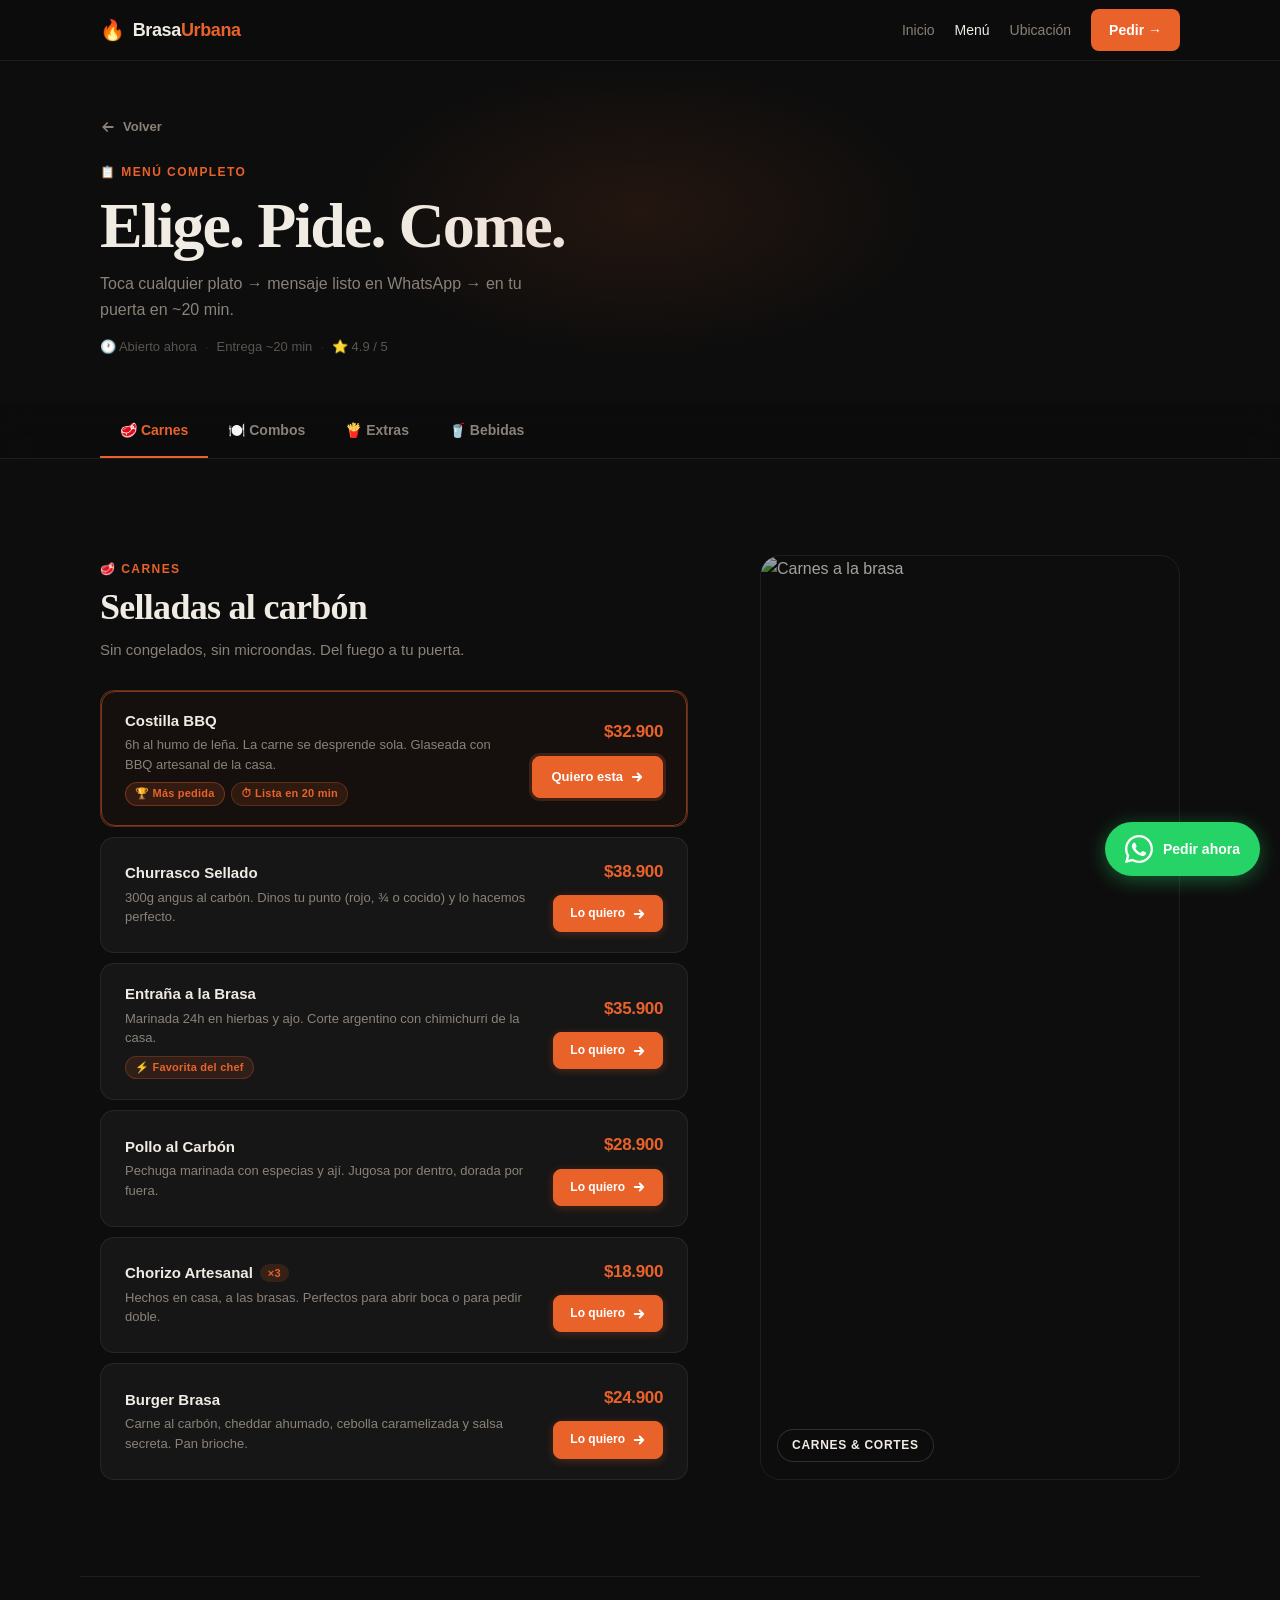
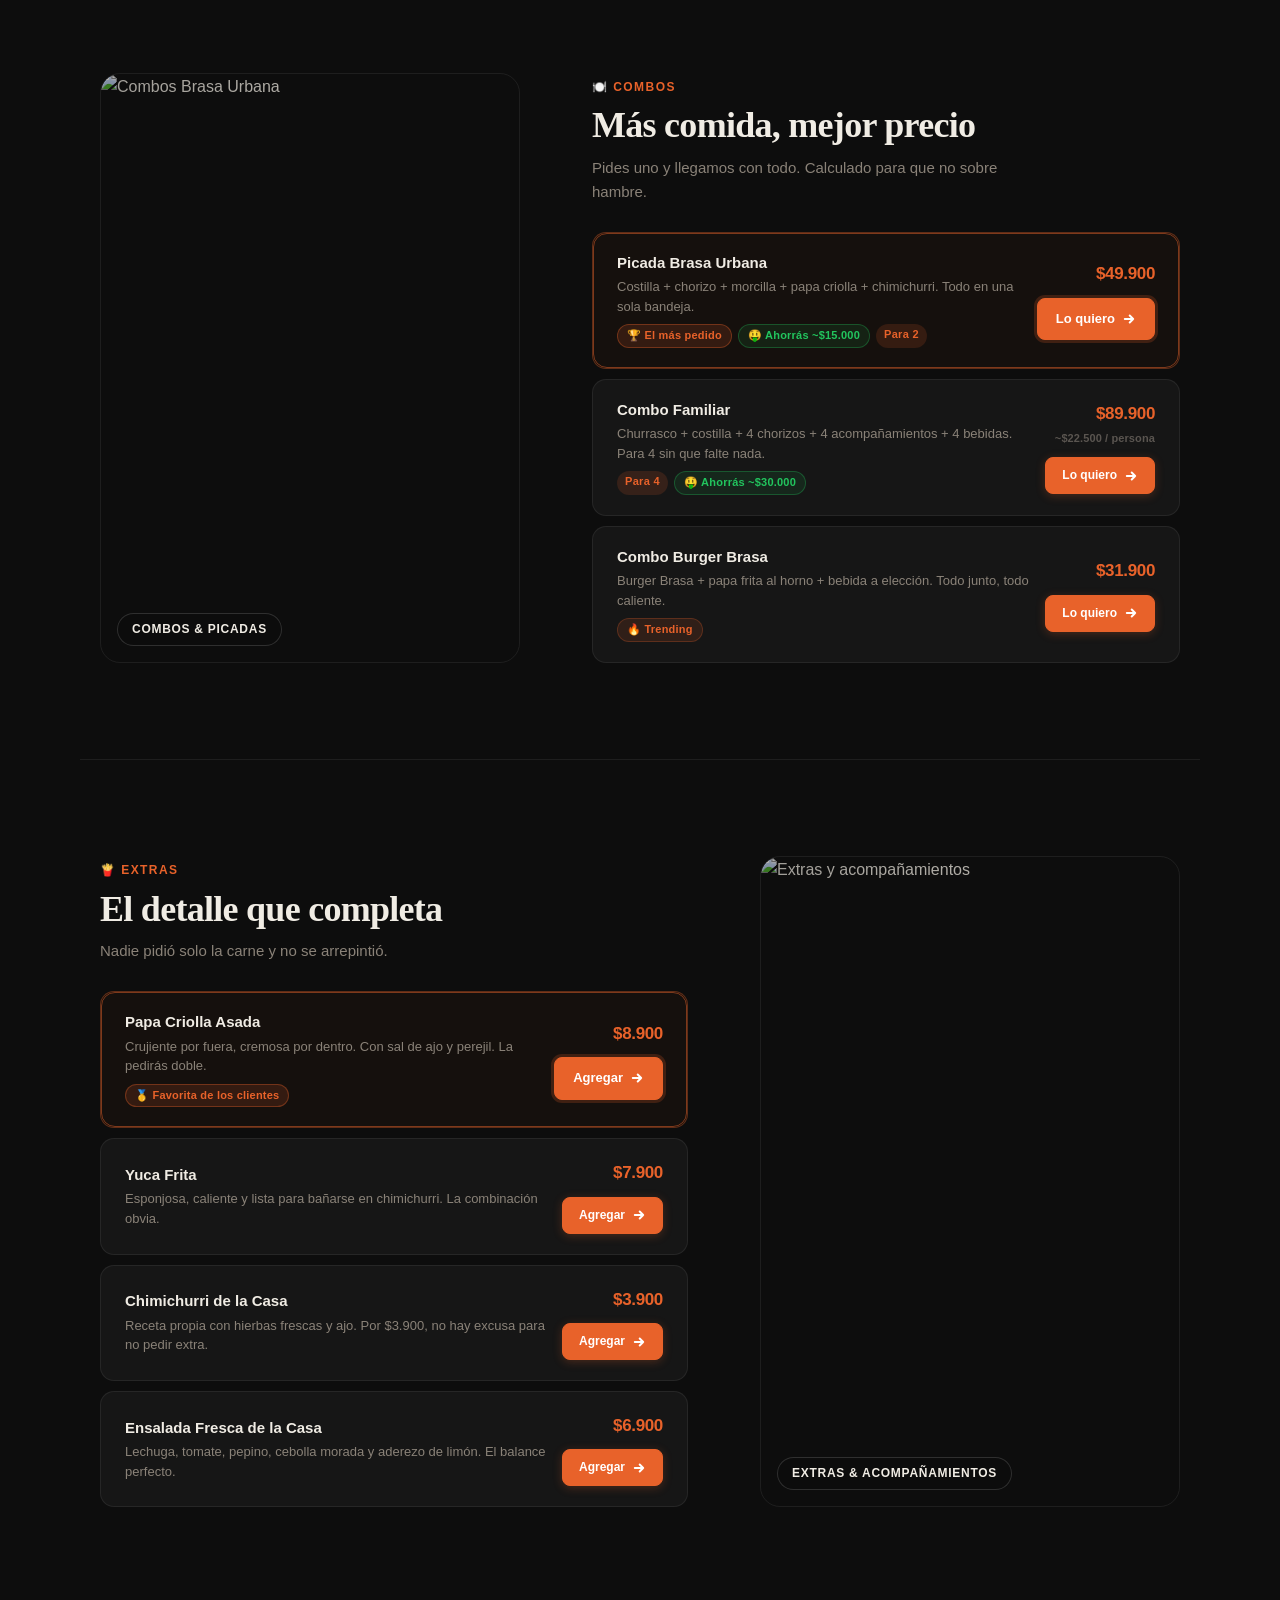
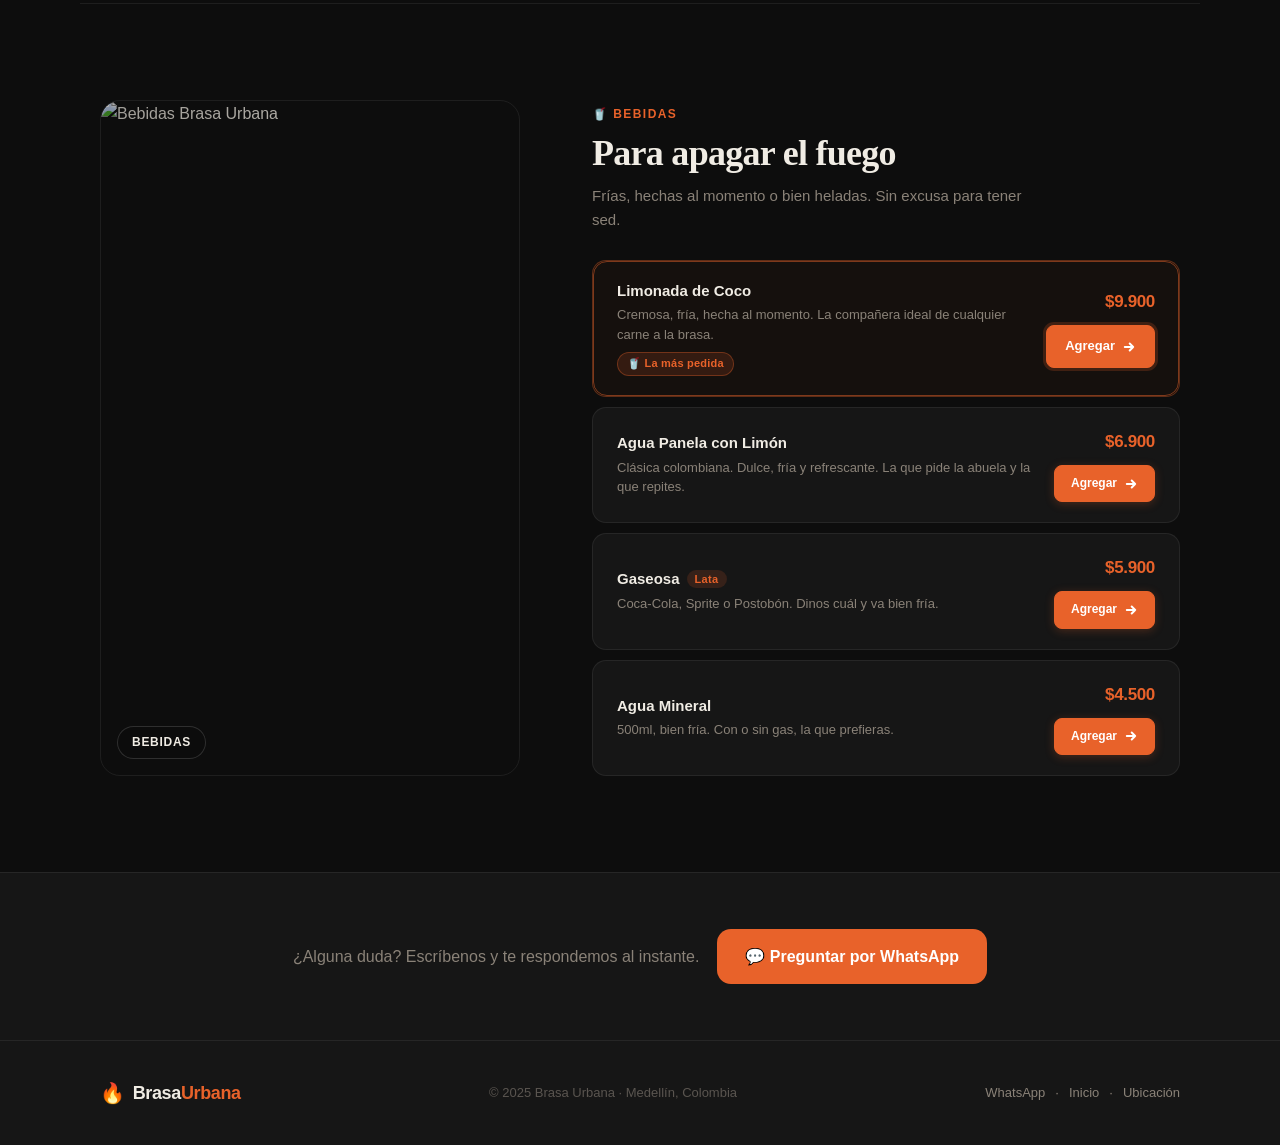
==== menu.html @ 7e452ae1 "brasa-urbana-demo" ====
<!DOCTYPE html>
<html lang="es">
<head>
  <meta charset="UTF-8" />
  <meta name="viewport" content="width=device-width, initial-scale=1.0" />
  <meta name="description" content="Brasa Urbana — Menú completo. Carnes a la brasa, combos, extras y bebidas. Pide por WhatsApp." />
  <title>Menú — Brasa Urbana 🔥</title>
  <link rel="stylesheet" href="styles.css" />
  <link rel="icon" type="image/png" href="favicon/favicon-96x96.png" sizes="96x96" />
  <link rel="icon" type="image/svg+xml" href="favicon/favicon.svg" />
  <link rel="shortcut icon" href="favicon/favicon.ico" />
  <link rel="apple-touch-icon" sizes="180x180" href="favicon/apple-touch-icon.png" />
  <meta name="apple-mobile-web-app-title" content="BrasaUrbana" />
  <link rel="manifest" href="favicon/site.webmanifest" />
</head>
<body>

  <!-- ───── FLOATING WHATSAPP ───── -->
  <a
    class="wa-float"
    href="https://wa.me/573174886630?text=Hola%2C%20quiero%20hacer%20un%20pedido%20en%20Brasa%20Urbana%20%F0%9F%94%A5"
    target="_blank"
    aria-label="Pedir por WhatsApp"
  >
    <svg viewBox="0 0 32 32" fill="currentColor" width="28" height="28" aria-hidden="true">
      <path d="M16 0C7.163 0 0 7.163 0 16c0 2.822.736 5.469 2.027 7.773L0 32l8.466-2.001A15.93 15.93 0 0 0 16 32c8.837 0 16-7.163 16-16S24.837 0 16 0zm0 29.333a13.27 13.27 0 0 1-6.77-1.847l-.485-.287-5.026 1.187 1.23-4.905-.317-.505A13.264 13.264 0 0 1 2.667 16C2.667 8.636 8.636 2.667 16 2.667S29.333 8.636 29.333 16 23.364 29.333 16 29.333zm7.3-9.688c-.4-.2-2.365-1.166-2.732-1.299-.367-.133-.634-.2-.9.2-.267.4-1.033 1.299-1.267 1.566-.233.267-.467.3-.867.1-.4-.2-1.688-.622-3.214-1.983-1.188-1.059-1.99-2.367-2.224-2.767-.233-.4-.025-.616.175-.816.18-.18.4-.467.6-.7.2-.233.267-.4.4-.667.133-.267.067-.5-.033-.7-.1-.2-.9-2.167-1.233-2.967-.325-.78-.655-.673-.9-.686l-.767-.013c-.267 0-.7.1-1.067.5-.367.4-1.4 1.367-1.4 3.333s1.433 3.867 1.633 4.133c.2.267 2.82 4.307 6.833 6.033.955.413 1.7.659 2.28.844.958.306 1.83.263 2.519.16.768-.115 2.365-.967 2.699-1.9.333-.933.333-1.733.233-1.9-.1-.167-.367-.267-.767-.467z"/>
    </svg>
    <span>Pedir ahora</span>
  </a>

  <!-- ───── HEADER ───── -->
  <header class="site-header">
    <div class="container header-inner">
      <a href="index.html" class="logo">
        <span class="logo-icon">🔥</span>
        <span class="logo-text">Brasa<strong>Urbana</strong></span>
      </a>
      <nav class="header-nav">
        <a href="index.html">Inicio</a>
        <a href="menu.html" class="nav-active">Menú</a>
        <a href="index.html#ubicacion">Ubicación</a>
        <a href="https://wa.me/573174886630?text=Hola%2C%20quiero%20hacer%20un%20pedido" target="_blank" class="btn-nav">Pedir →</a>
      </nav>
    </div>
  </header>

  <!-- ───── MENU HERO ───── -->
  <section class="menu-page-hero">
    <div class="menu-hero-glow" aria-hidden="true"></div>
    <div class="container">
      <a href="index.html" class="back-link">
        <svg viewBox="0 0 20 20" fill="none" stroke="currentColor" stroke-width="2.2" stroke-linecap="round" stroke-linejoin="round" width="16" height="16"><path d="M16 10H4M9 5l-5 5 5 5"/></svg>
        Volver
      </a>
      <div class="section-label" style="margin-top:20px;">📋 Menú completo</div>
      <h1 class="menu-page-title">Elige. Pide. Come.</h1>
      <!-- URGENCIA: tiempo de entrega visible desde el primer segundo -->
      <p class="menu-page-sub">Toca cualquier plato → mensaje listo en WhatsApp → en tu puerta en ~20 min.</p>
      <div class="menu-hero-trust">
        <span>🕐 Abierto ahora</span>
        <span>·</span>
        <span>Entrega ~20 min</span>
        <span>·</span>
        <span>⭐ 4.9 / 5</span>
      </div>
    </div>
  </section>

  <!-- ───── TABS ANCHORS ───── -->
  <div class="menu-tabs-wrap">
    <div class="container">
      <div class="menu-tabs" role="tablist">
        <a class="menu-tab" href="#carnes">🥩 Carnes</a>
        <a class="menu-tab" href="#combos">🍽️ Combos</a>
        <a class="menu-tab" href="#extras">🍟 Extras</a>
        <a class="menu-tab" href="#bebidas">🥤 Bebidas</a>
      </div>
    </div>
  </div>

  <!-- ═══════════════════════════════════════════
       CARNES — imagen derecha
  ═══════════════════════════════════════════ -->
  <section class="menu-section" id="carnes">
    <div class="container">
      <div class="menu-section-inner">

        <div class="menu-section-content">
          <div class="menu-section-header">
            <span class="section-label">🥩 Carnes</span>
            <h2 class="menu-section-title">Selladas al carbón</h2>
            <!-- MICROCOPY: beneficio concreto, no descripción -->
            <p class="menu-section-desc">Sin congelados, sin microondas. Del fuego a tu puerta.</p>
          </div>
          <div class="menu-list">

            <!-- PRODUCTO ESTRELLA — borde naranja, badge destacado, CTA diferenciado -->
            <article class="menu-item card menu-item--featured" data-product="Costilla BBQ" data-price="$32.900">
              <div class="menu-item-info">
                <h3>Costilla BBQ</h3>
                <!-- MICROCOPY: sensorial + específico -->
                <p>6h al humo de leña. La carne se desprende sola. Glaseada con BBQ artesanal de la casa.</p>
                <div class="menu-item-badges">
                  <span class="item-tag item-tag--hot">🏆 Más pedida</span>
                  <span class="item-tag">⏱ Lista en 20 min</span>
                </div>
              </div>
              <div class="menu-item-right">
                <span class="price">$32.900</span>
                <!-- CTA DIRECTO — sin modal, va a WA inmediatamente -->
                <span class="card-cta cta--featured">
                  Quiero esta
                  <svg class="cta-arrow" viewBox="0 0 20 20" fill="none" stroke="currentColor" stroke-width="2.8" stroke-linecap="round" stroke-linejoin="round"><path d="M4 10h12M11 5l5 5-5 5"/></svg>
                </span>
              </div>
            </article>

            <article class="menu-item card" data-product="Churrasco Sellado" data-price="$38.900">
              <div class="menu-item-info">
                <h3>Churrasco Sellado</h3>
                <!-- MICROCOPY: personalización = menos duda -->
                <p>300g angus al carbón. Dinos tu punto (rojo, ¾ o cocido) y lo hacemos perfecto.</p>
              </div>
              <div class="menu-item-right">
                <span class="price">$38.900</span>
                <span class="card-cta">
                  Lo quiero
                  <svg class="cta-arrow" viewBox="0 0 20 20" fill="none" stroke="currentColor" stroke-width="2.8" stroke-linecap="round" stroke-linejoin="round"><path d="M4 10h12M11 5l5 5-5 5"/></svg>
                </span>
              </div>
            </article>

            <article class="menu-item card" data-product="Entraña a la Brasa" data-price="$35.900">
              <div class="menu-item-info">
                <h3>Entraña a la Brasa</h3>
                <!-- MICROCOPY: el tiempo de preparación = señal de calidad -->
                <p>Marinada 24h en hierbas y ajo. Corte argentino con chimichurri de la casa.</p>
                <div class="menu-item-badges">
                  <span class="item-tag">⚡ Favorita del chef</span>
                </div>
              </div>
              <div class="menu-item-right">
                <span class="price">$35.900</span>
                <span class="card-cta">
                  Lo quiero
                  <svg class="cta-arrow" viewBox="0 0 20 20" fill="none" stroke="currentColor" stroke-width="2.8" stroke-linecap="round" stroke-linejoin="round"><path d="M4 10h12M11 5l5 5-5 5"/></svg>
                </span>
              </div>
            </article>

            <article class="menu-item card" data-product="Pollo al Carbón" data-price="$28.900">
              <div class="menu-item-info">
                <h3>Pollo al Carbón</h3>
                <p>Pechuga marinada con especias y ají. Jugosa por dentro, dorada por fuera.</p>
              </div>
              <div class="menu-item-right">
                <span class="price">$28.900</span>
                <span class="card-cta">
                  Lo quiero
                  <svg class="cta-arrow" viewBox="0 0 20 20" fill="none" stroke="currentColor" stroke-width="2.8" stroke-linecap="round" stroke-linejoin="round"><path d="M4 10h12M11 5l5 5-5 5"/></svg>
                </span>
              </div>
            </article>

            <article class="menu-item card" data-product="Chorizo Artesanal (x3)" data-price="$18.900">
              <div class="menu-item-info">
                <h3>Chorizo Artesanal <span class="badge-inline">×3</span></h3>
                <!-- MICROCOPY: el precio bajo necesita anclaje de valor -->
                <p>Hechos en casa, a las brasas. Perfectos para abrir boca o para pedir doble.</p>
              </div>
              <div class="menu-item-right">
                <span class="price">$18.900</span>
                <span class="card-cta">
                  Lo quiero
                  <svg class="cta-arrow" viewBox="0 0 20 20" fill="none" stroke="currentColor" stroke-width="2.8" stroke-linecap="round" stroke-linejoin="round"><path d="M4 10h12M11 5l5 5-5 5"/></svg>
                </span>
              </div>
            </article>

            <article class="menu-item card" data-product="Burger Brasa" data-price="$24.900">
              <div class="menu-item-info">
                <h3>Burger Brasa</h3>
                <p>Carne al carbón, cheddar ahumado, cebolla caramelizada y salsa secreta. Pan brioche.</p>
              </div>
              <div class="menu-item-right">
                <span class="price">$24.900</span>
                <span class="card-cta">
                  Lo quiero
                  <svg class="cta-arrow" viewBox="0 0 20 20" fill="none" stroke="currentColor" stroke-width="2.8" stroke-linecap="round" stroke-linejoin="round"><path d="M4 10h12M11 5l5 5-5 5"/></svg>
                </span>
              </div>
            </article>

          </div>
        </div>

        <div class="menu-section-img-wrap">
          <div class="menu-section-img">
            <img src="https://images.unsplash.com/photo-1544025162-d76694265947?w=800&q=80&fm=webp" alt="Carnes a la brasa" width="800" height="1000" loading="lazy" />
            <div class="menu-section-img-overlay"></div>
            <span class="menu-section-img-label">Carnes &amp; Cortes</span>
          </div>
        </div>

      </div>
    </div>
  </section>

  <div class="menu-section-divider" aria-hidden="true"></div>

  <!-- ═══════════════════════════════════════════
       COMBOS — imagen izquierda
       NOTA: combos abren modal (personalización)
  ═══════════════════════════════════════════ -->
  <section class="menu-section menu-section--reversed" id="combos">
    <div class="container">
      <div class="menu-section-inner">

        <div class="menu-section-img-wrap">
          <div class="menu-section-img">
            <img src="https://images.unsplash.com/photo-1555939594-58d7cb561ad1?w=800&q=80&fm=webp" alt="Combos Brasa Urbana" width="800" height="1000" loading="lazy" />
            <div class="menu-section-img-overlay"></div>
            <span class="menu-section-img-label">Combos &amp; Picadas</span>
          </div>
        </div>

        <div class="menu-section-content">
          <div class="menu-section-header">
            <span class="section-label">🍽️ Combos</span>
            <h2 class="menu-section-title">Más comida, mejor precio</h2>
            <!-- ANCLA DE VALOR: por qué el combo es la decisión inteligente -->
            <p class="menu-section-desc">Pides uno y llegamos con todo. Calculado para que no sobre hambre.</p>
          </div>
          <div class="menu-list">

            <!-- COMBO ESTRELLA — producto con mayor ticket promedio -->
            <article class="menu-item card menu-item--featured" data-product="Picada Brasa Urbana (para 2 personas)" data-price="$49.900">
              <div class="menu-item-info">
                <h3>Picada Brasa Urbana</h3>
                <p>Costilla + chorizo + morcilla + papa criolla + chimichurri. Todo en una sola bandeja.</p>
                <div class="menu-item-badges">
                  <span class="item-tag item-tag--hot">🏆 El más pedido</span>
                  <!-- PRECIO ANCLAJE: ahorro concreto vs pedir por separado -->
                  <span class="item-tag item-tag--saving">🤑 Ahorrás ~$15.000</span>
                  <span class="badge-inline">Para 2</span>
                </div>
              </div>
              <div class="menu-item-right">
                <span class="price">$49.900</span>
                <span class="card-cta cta--featured">
                  Lo quiero
                  <svg class="cta-arrow" viewBox="0 0 20 20" fill="none" stroke="currentColor" stroke-width="2.8" stroke-linecap="round" stroke-linejoin="round"><path d="M4 10h12M11 5l5 5-5 5"/></svg>
                </span>
              </div>
            </article>

            <article class="menu-item card" data-product="Combo Familiar Brasa Urbana (para 4 personas)" data-price="$89.900">
              <div class="menu-item-info">
                <h3>Combo Familiar</h3>
                <!-- MICROCOPY: desglosar lo que incluye = reducir duda del precio alto -->
                <p>Churrasco + costilla + 4 chorizos + 4 acompañamientos + 4 bebidas. Para 4 sin que falte nada.</p>
                <div class="menu-item-badges">
                  <span class="badge-inline">Para 4</span>
                  <span class="item-tag item-tag--saving">🤑 Ahorrás ~$30.000</span>
                </div>
              </div>
              <div class="menu-item-right">
                <!-- PRECIO POR PERSONA: reduce el impacto del precio alto -->
                <div class="price-stack">
                  <span class="price">$89.900</span>
                  <span class="price-per">~$22.500 / persona</span>
                </div>
                <span class="card-cta">
                  Lo quiero
                  <svg class="cta-arrow" viewBox="0 0 20 20" fill="none" stroke="currentColor" stroke-width="2.8" stroke-linecap="round" stroke-linejoin="round"><path d="M4 10h12M11 5l5 5-5 5"/></svg>
                </span>
              </div>
            </article>

            <article class="menu-item card" data-product="Combo Burger Brasa (Burger + Papa Frita + Bebida)" data-price="$31.900">
              <div class="menu-item-info">
                <h3>Combo Burger Brasa</h3>
                <p>Burger Brasa + papa frita al horno + bebida a elección. Todo junto, todo caliente.</p>
                <div class="menu-item-badges">
                  <span class="item-tag">🔥 Trending</span>
                </div>
              </div>
              <div class="menu-item-right">
                <span class="price">$31.900</span>
                <span class="card-cta">
                  Lo quiero
                  <svg class="cta-arrow" viewBox="0 0 20 20" fill="none" stroke="currentColor" stroke-width="2.8" stroke-linecap="round" stroke-linejoin="round"><path d="M4 10h12M11 5l5 5-5 5"/></svg>
                </span>
              </div>
            </article>

          </div>
        </div>

      </div>
    </div>
  </section>

  <div class="menu-section-divider" aria-hidden="true"></div>

  <!-- ═══════════════════════════════════════════
       EXTRAS — imagen derecha
  ═══════════════════════════════════════════ -->
  <section class="menu-section" id="extras">
    <div class="container">
      <div class="menu-section-inner">

        <div class="menu-section-content">
          <div class="menu-section-header">
            <span class="section-label">🍟 Extras</span>
            <h2 class="menu-section-title">El detalle que completa</h2>
            <!-- MICROCOPY: los extras no son opcionales cuando los describes bien -->
            <p class="menu-section-desc">Nadie pidió solo la carne y no se arrepintió.</p>
          </div>
          <div class="menu-list">

            <article class="menu-item card menu-item--featured" data-product="Papa Criolla Asada" data-price="$8.900">
              <div class="menu-item-info">
                <h3>Papa Criolla Asada</h3>
                <!-- MICROCOPY: textura = experiencia sensorial -->
                <p>Crujiente por fuera, cremosa por dentro. Con sal de ajo y perejil. La pedirás doble.</p>
                <div class="menu-item-badges">
                  <span class="item-tag item-tag--hot">🥇 Favorita de los clientes</span>
                </div>
              </div>
              <div class="menu-item-right">
                <span class="price">$8.900</span>
                <span class="card-cta cta--featured">
                  Agregar
                  <svg class="cta-arrow" viewBox="0 0 20 20" fill="none" stroke="currentColor" stroke-width="2.8" stroke-linecap="round" stroke-linejoin="round"><path d="M4 10h12M11 5l5 5-5 5"/></svg>
                </span>
              </div>
            </article>

            <article class="menu-item card" data-product="Yuca Frita" data-price="$7.900">
              <div class="menu-item-info">
                <h3>Yuca Frita</h3>
                <p>Esponjosa, caliente y lista para bañarse en chimichurri. La combinación obvia.</p>
              </div>
              <div class="menu-item-right">
                <span class="price">$7.900</span>
                <span class="card-cta">
                  Agregar
                  <svg class="cta-arrow" viewBox="0 0 20 20" fill="none" stroke="currentColor" stroke-width="2.8" stroke-linecap="round" stroke-linejoin="round"><path d="M4 10h12M11 5l5 5-5 5"/></svg>
                </span>
              </div>
            </article>

            <article class="menu-item card" data-product="Chimichurri de la Casa (porción extra)" data-price="$3.900">
              <div class="menu-item-info">
                <h3>Chimichurri de la Casa</h3>
                <!-- MICROCOPY: "extra" = implica que ya lo tienes, pero más es mejor -->
                <p>Receta propia con hierbas frescas y ajo. Por $3.900, no hay excusa para no pedir extra.</p>
              </div>
              <div class="menu-item-right">
                <span class="price">$3.900</span>
                <span class="card-cta">
                  Agregar
                  <svg class="cta-arrow" viewBox="0 0 20 20" fill="none" stroke="currentColor" stroke-width="2.8" stroke-linecap="round" stroke-linejoin="round"><path d="M4 10h12M11 5l5 5-5 5"/></svg>
                </span>
              </div>
            </article>

            <article class="menu-item card" data-product="Ensalada Fresca de la Casa" data-price="$6.900">
              <div class="menu-item-info">
                <h3>Ensalada Fresca de la Casa</h3>
                <p>Lechuga, tomate, pepino, cebolla morada y aderezo de limón. El balance perfecto.</p>
              </div>
              <div class="menu-item-right">
                <span class="price">$6.900</span>
                <span class="card-cta">
                  Agregar
                  <svg class="cta-arrow" viewBox="0 0 20 20" fill="none" stroke="currentColor" stroke-width="2.8" stroke-linecap="round" stroke-linejoin="round"><path d="M4 10h12M11 5l5 5-5 5"/></svg>
                </span>
              </div>
            </article>

          </div>
        </div>

        <div class="menu-section-img-wrap">
          <div class="menu-section-img">
            <img src="https://images.unsplash.com/photo-1630384060421-cb20d0e0649d?w=800&q=80&fm=webp" alt="Extras y acompañamientos" width="800" height="1000" loading="lazy" />
            <div class="menu-section-img-overlay"></div>
            <span class="menu-section-img-label">Extras &amp; Acompañamientos</span>
          </div>
        </div>

      </div>
    </div>
  </section>

  <div class="menu-section-divider" aria-hidden="true"></div>

  <!-- ═══════════════════════════════════════════
       BEBIDAS — imagen izquierda
  ═══════════════════════════════════════════ -->
  <section class="menu-section menu-section--reversed" id="bebidas">
    <div class="container">
      <div class="menu-section-inner">

        <div class="menu-section-img-wrap">
          <div class="menu-section-img">
            <img src="https://images.unsplash.com/photo-1621263764928-df1444c5e859?w=800&q=80&fm=webp" alt="Bebidas Brasa Urbana" width="800" height="1000" loading="lazy" />
            <div class="menu-section-img-overlay"></div>
            <span class="menu-section-img-label">Bebidas</span>
          </div>
        </div>

        <div class="menu-section-content">
          <div class="menu-section-header">
            <span class="section-label">🥤 Bebidas</span>
            <h2 class="menu-section-title">Para apagar el fuego</h2>
            <p class="menu-section-desc">Frías, hechas al momento o bien heladas. Sin excusa para tener sed.</p>
          </div>
          <div class="menu-list">

            <article class="menu-item card menu-item--featured" data-product="Limonada de Coco" data-price="$9.900">
              <div class="menu-item-info">
                <h3>Limonada de Coco</h3>
                <!-- MICROCOPY: combinación perfecta = reduce fricción de decisión -->
                <p>Cremosa, fría, hecha al momento. La compañera ideal de cualquier carne a la brasa.</p>
                <div class="menu-item-badges">
                  <span class="item-tag item-tag--hot">🥤 La más pedida</span>
                </div>
              </div>
              <div class="menu-item-right">
                <span class="price">$9.900</span>
                <span class="card-cta cta--featured">
                  Agregar
                  <svg class="cta-arrow" viewBox="0 0 20 20" fill="none" stroke="currentColor" stroke-width="2.8" stroke-linecap="round" stroke-linejoin="round"><path d="M4 10h12M11 5l5 5-5 5"/></svg>
                </span>
              </div>
            </article>

            <article class="menu-item card" data-product="Agua Panela con Limón" data-price="$6.900">
              <div class="menu-item-info">
                <h3>Agua Panela con Limón</h3>
                <p>Clásica colombiana. Dulce, fría y refrescante. La que pide la abuela y la que repites.</p>
              </div>
              <div class="menu-item-right">
                <span class="price">$6.900</span>
                <span class="card-cta">
                  Agregar
                  <svg class="cta-arrow" viewBox="0 0 20 20" fill="none" stroke="currentColor" stroke-width="2.8" stroke-linecap="round" stroke-linejoin="round"><path d="M4 10h12M11 5l5 5-5 5"/></svg>
                </span>
              </div>
            </article>

            <article class="menu-item card" data-product="Gaseosa (lata)" data-price="$5.900">
              <div class="menu-item-info">
                <h3>Gaseosa <span class="badge-inline">Lata</span></h3>
                <p>Coca-Cola, Sprite o Postobón. Dinos cuál y va bien fría.</p>
              </div>
              <div class="menu-item-right">
                <span class="price">$5.900</span>
                <span class="card-cta">
                  Agregar
                  <svg class="cta-arrow" viewBox="0 0 20 20" fill="none" stroke="currentColor" stroke-width="2.8" stroke-linecap="round" stroke-linejoin="round"><path d="M4 10h12M11 5l5 5-5 5"/></svg>
                </span>
              </div>
            </article>

            <article class="menu-item card" data-product="Agua Mineral (500ml)" data-price="$4.500">
              <div class="menu-item-info">
                <h3>Agua Mineral</h3>
                <p>500ml, bien fría. Con o sin gas, la que prefieras.</p>
              </div>
              <div class="menu-item-right">
                <span class="price">$4.500</span>
                <span class="card-cta">
                  Agregar
                  <svg class="cta-arrow" viewBox="0 0 20 20" fill="none" stroke="currentColor" stroke-width="2.8" stroke-linecap="round" stroke-linejoin="round"><path d="M4 10h12M11 5l5 5-5 5"/></svg>
                </span>
              </div>
            </article>

          </div>
        </div>

      </div>
    </div>
  </section>

  <!-- ───── CTA FINAL — URGENCIA + FRICCIÓN CERO ───── -->
  <div class="menu-final-cta">
    <div class="container menu-final-cta-inner">
      <!-- MICROCOPY: la duda más común = "¿me atienden?" → la eliminamos aquí -->
      <p>¿Alguna duda? Escríbenos y te respondemos al instante.</p>
      <a class="btn-primary" href="https://wa.me/573174886630?text=Hola%2C%20tengo%20una%20pregunta%20sobre%20el%20men%C3%BA%20de%20Brasa%20Urbana%20%F0%9F%94%A5" target="_blank">
        💬 Preguntar por WhatsApp
      </a>
    </div>
  </div>

  <!-- ───── FOOTER ───── -->
  <footer class="site-footer">
    <div class="container footer-inner">
      <a href="index.html" class="logo">
        <span class="logo-icon">🔥</span>
        <span class="logo-text">Brasa<strong>Urbana</strong></span>
      </a>
      <p class="footer-copy">© 2025 Brasa Urbana · Medellín, Colombia</p>
      <div class="footer-links">
        <a href="https://wa.me/573174886630" target="_blank">WhatsApp</a>
        <span>·</span>
        <a href="index.html">Inicio</a>
        <span>·</span>
        <a href="index.html#ubicacion">Ubicación</a>
      </div>
    </div>
  </footer>

  <!-- ───── MODAL — solo para combos ───── -->
  <div class="order-modal" id="orderModal" role="dialog" aria-modal="true" aria-hidden="true">
    <div class="modal-overlay" id="modalOverlay"></div>
    <div class="modal-card">
      <div class="modal-emoji">🔥</div>
      <h3 id="modalTitle">¡Buena elección!</h3>
      <p id="modalProduct"></p>
      <p class="modal-price" id="modalPrice"></p>
      <!-- MICROCOPY: el modal ahora es útil, no un obstáculo -->
      <p class="modal-note">¿Alguna personalización? Cuéntanos en el chat.</p>
      <div class="modal-actions">
        <a class="btn-primary" id="modalConfirm" target="_blank">Confirmar por WhatsApp →</a>
        <button class="btn-ghost sm" id="modalCancel">Ver más opciones</button>
      </div>
    </div>
  </div>

  <script src="script.js"></script>
</body>
</html>
---- styles.css ----
/* ═══════════════════════════════════════════════════
   BRASA URBANA — styles.css  v2
   Mobile-first · Conversion-optimized · Dark premium
═══════════════════════════════════════════════════ */

/* ─── TOKENS ─── */
:root {
  --bg:          #0d0d0d;
  --bg-card:     #161616;
  --bg-card2:    #1c1c1c;
  --border:      rgba(255,255,255,0.07);
  --border-h:    rgba(255,255,255,0.14);
  --text:        #f0ece4;
  --text-muted:  #8a8278;
  --text-dim:    #5a5550;
  --accent:      #e8622a;
  --accent-h:    #f07840;
  --accent-glow: rgba(232,98,42,0.35);
  --wa:          #25d366;
  --wa-h:        #1fb558;
  --radius:      14px;
  --radius-sm:   8px;
  --radius-lg:   20px;
  --shadow:      0 4px 24px rgba(0,0,0,0.5);
  --transition:  220ms cubic-bezier(0.4,0,0.2,1);
  --font:        'Segoe UI','SF Pro Display',-apple-system,BlinkMacSystemFont,sans-serif;
  --font-display: Georgia,'Times New Roman',serif;
}

/* ─── RESET ─── */
*,*::before,*::after { box-sizing:border-box; margin:0; padding:0; }
html { scroll-behavior:smooth; }
body {
  background: var(--bg);
  color: var(--text);
  font-family: var(--font);
  font-size: 16px;
  line-height: 1.6;
  -webkit-font-smoothing: antialiased;
  overflow-x: hidden;
}
img  { display:block; max-width:100%; }
a    { color:inherit; text-decoration:none; }
button { cursor:pointer; border:none; background:none; font:inherit; color:inherit; }

/* ─── LAYOUT ─── */
.container {
  width: 100%;
  max-width: 1120px;
  margin: 0 auto;
  padding: 0 20px;
}
.section { padding: 72px 0; }

/* ─── TYPE SCALE ─── */
.section-label {
  font-size: 12px;
  font-weight: 700;
  letter-spacing: 0.12em;
  text-transform: uppercase;
  color: var(--accent);
  margin-bottom: 10px;
}
.section-title {
  font-family: var(--font-display);
  font-size: clamp(28px,5vw,44px);
  font-weight: 700;
  letter-spacing: -0.02em;
  line-height: 1.1;
  color: var(--text);
  margin-bottom: 40px;
}

/* ─── BUTTONS ─── */
.btn-primary {
  display: inline-flex;
  align-items: center;
  gap: 8px;
  background: var(--accent);
  color: #fff;
  font-weight: 700;
  font-size: 16px;
  padding: 15px 28px;
  border-radius: var(--radius);
  transition: background var(--transition),transform var(--transition),box-shadow var(--transition);
  white-space: nowrap;
}
.btn-primary:hover,.btn-primary:focus-visible {
  background: var(--accent-h);
  transform: translateY(-2px);
  box-shadow: 0 6px 28px var(--accent-glow);
}
.btn-primary:active { transform: translateY(0); }
.btn-primary.large  { font-size:18px; padding:18px 36px; }

.btn-ghost {
  display: inline-flex;
  align-items: center;
  gap: 6px;
  color: var(--text-muted);
  font-weight: 600;
  font-size: 15px;
  padding: 14px 20px;
  border-radius: var(--radius);
  border: 1px solid var(--border);
  transition: border-color var(--transition),color var(--transition);
}
.btn-ghost:hover { border-color:var(--border-h); color:var(--text); }
.btn-ghost.sm    { padding:10px 16px; font-size:14px; }

.btn-nav {
  background: var(--accent);
  color: #fff;
  font-weight: 700;
  font-size: 14px;
  padding: 10px 18px;
  border-radius: var(--radius-sm);
  transition: background var(--transition);
}
.btn-nav:hover { background: var(--accent-h); }

/* "Ver menú completo" button */
.btn-menu-full {
  display: inline-flex;
  align-items: center;
  gap: 10px;
  background: transparent;
  border: 2px solid var(--accent);
  color: var(--accent);
  font-weight: 700;
  font-size: 15px;
  padding: 13px 26px;
  border-radius: var(--radius);
  transition: background var(--transition),color var(--transition),transform var(--transition);
}
.btn-menu-full:hover {
  background: var(--accent);
  color: #fff;
  transform: translateY(-2px);
}
.btn-menu-full svg { transition: transform var(--transition); }
.btn-menu-full:hover svg { transform: translateX(4px); }

/* Google Maps button */
.btn-maps {
  display: inline-flex;
  align-items: center;
  gap: 9px;
  background: var(--bg-card2);
  border: 1px solid var(--border-h);
  color: var(--text);
  font-weight: 600;
  font-size: 14px;
  padding: 12px 20px;
  border-radius: var(--radius-sm);
  margin-top: 28px;
  transition: border-color var(--transition),background var(--transition),transform var(--transition);
}
.btn-maps:hover {
  border-color: var(--accent);
  color: var(--accent);
  background: rgba(232,98,42,0.06);
  transform: translateY(-1px);
}

/* ─── CTA ARROW SVG ─── */
.cta-arrow {
  width: 16px;
  height: 16px;
  flex-shrink: 0;
  transition: transform var(--transition);
  vertical-align: middle;
}
.card:hover .cta-arrow,
.menu-item:hover .cta-arrow { transform: translateX(4px); }

/* ─── FLOATING WHATSAPP ─── */
.wa-float {
  position: fixed;
  bottom: 24px;
  right: 20px;
  z-index: 999;
  display: flex;
  align-items: center;
  gap: 10px;
  background: var(--wa);
  color: #fff;
  font-weight: 700;
  font-size: 14px;
  padding: 13px 20px;
  border-radius: 50px;
  box-shadow: 0 4px 20px rgba(37,211,102,0.4);
  transition: background var(--transition),transform var(--transition),box-shadow var(--transition);
}
.wa-float:hover {
  background: var(--wa-h);
  transform: translateY(-3px);
  box-shadow: 0 8px 28px rgba(37,211,102,0.55);
}
.wa-float svg { flex-shrink:0; }

/* ─── HEADER ─── */
.site-header {
  position: sticky;
  top: 0;
  z-index: 100;
  background: rgba(13,13,13,0.88);
  backdrop-filter: blur(16px);
  -webkit-backdrop-filter: blur(16px);
  border-bottom: 1px solid var(--border);
}
.header-inner {
  display: flex;
  align-items: center;
  justify-content: space-between;
  height: 60px;
}
.logo {
  display: flex;
  align-items: center;
  gap: 8px;
  font-size: 18px;
  font-weight: 600;
  letter-spacing: -0.02em;
}
.logo strong { color: var(--accent); }
.logo-icon   { font-size:20px; }
.header-nav  { display:flex; align-items:center; gap:20px; }
.header-nav a:not(.btn-nav) {
  color: var(--text-muted);
  font-size: 14px;
  font-weight: 500;
  transition: color var(--transition);
}
.header-nav a:not(.btn-nav):hover,
.header-nav a.nav-active { color: var(--text); }

/* ─── HERO ─── */
.hero {
  position: relative;
  min-height: 92vh;
  display: flex;
  align-items: center;
  justify-content: center;
  overflow: hidden;
  padding: 100px 0 80px;
}
.hero-bg-grid {
  position: absolute; inset: 0;
  background-image:
    linear-gradient(rgba(255,255,255,0.028) 1px,transparent 1px),
    linear-gradient(90deg,rgba(255,255,255,0.028) 1px,transparent 1px);
  background-size: 48px 48px;
  pointer-events: none;
}
.hero-glow {
  position: absolute;
  top: 20%; left: 50%;
  transform: translateX(-50%);
  width: 700px; height: 400px;
  background: radial-gradient(ellipse,rgba(232,98,42,0.18) 0%,transparent 70%);
  pointer-events: none;
  border-radius: 50%;
}
.hero-content {
  position: relative; z-index: 1;
  text-align: center;
  max-width: 760px;
  margin: 0 auto;
}
.hero-badge {
  display: inline-flex;
  align-items: center;
  gap: 6px;
  background: rgba(232,98,42,0.12);
  border: 1px solid rgba(232,98,42,0.3);
  color: var(--accent);
  font-size: 13px; font-weight: 600;
  padding: 6px 14px;
  border-radius: 50px;
  margin-bottom: 24px;
  animation: fadeSlideDown 0.6s ease both;
}
.hero-title {
  font-family: var(--font-display);
  font-size: clamp(40px,9vw,84px);
  font-weight: 800;
  letter-spacing: -0.03em;
  line-height: 1.05;
  margin-bottom: 20px;
  animation: fadeSlideDown 0.7s 0.1s ease both;
}
.hero-title em { font-style:italic; color:var(--accent); }
.hero-sub {
  font-size: clamp(16px,2.5vw,20px);
  color: var(--text-muted);
  max-width: 480px;
  margin: 0 auto 36px;
  line-height: 1.55;
  animation: fadeSlideDown 0.7s 0.2s ease both;
}
.hero-ctas {
  display: flex; flex-wrap: wrap;
  gap: 14px; justify-content: center;
  margin-bottom: 32px;
  animation: fadeSlideDown 0.7s 0.3s ease both;
}
.hero-trust {
  display: flex; flex-wrap: wrap;
  align-items: center; justify-content: center;
  gap: 10px;
  font-size: 13px; color: var(--text-dim);
  animation: fadeSlideDown 0.7s 0.4s ease both;
}
.hero-trust span:nth-child(2),
.hero-trust span:nth-child(4) { opacity: 0.4; }
.hero-scroll-hint {
  position: absolute;
  bottom: 24px; left: 50%;
  transform: translateX(-50%);
  color: var(--text-dim);
  font-size: 18px;
  animation: bounce 2s infinite;
}

/* ─── PROOF BAR ─── */
.proof-bar {
  background: var(--bg-card);
  border-top: 1px solid var(--border);
  border-bottom: 1px solid var(--border);
  padding: 14px 0;
  overflow: hidden;
  white-space: nowrap;
}
.proof-track {
  display: inline-flex;
  gap: 48px;
  animation: marquee 28s linear infinite;
  font-size: 13px; font-weight: 600;
  color: var(--text-muted);
  letter-spacing: 0.02em;
}

/* ─── CARDS GRID ─── */
.cards-grid {
  display: grid;
  grid-template-columns: repeat(auto-fill,minmax(280px,1fr));
  gap: 20px;
}

/* ─── CARD ─── */
.card {
  background: var(--bg-card);
  border: 1px solid var(--border);
  border-radius: var(--radius-lg);
  overflow: hidden;
  cursor: pointer;
  transition: border-color var(--transition),transform var(--transition),box-shadow var(--transition);
}
.card:hover {
  border-color: var(--border-h);
  transform: translateY(-5px);
  box-shadow: 0 16px 48px rgba(0,0,0,0.55);
}
.card:active { transform: translateY(-2px); }

.card-img-wrap {
  position: relative;
  aspect-ratio: 3/2;
  overflow: hidden;
}
.card-img-wrap img {
  width:100%; height:100%; object-fit:cover;
  transition: transform 400ms ease;
}
.card:hover .card-img-wrap img { transform: scale(1.04); }

.card-badge {
  position: absolute; top:12px; left:12px;
  background: rgba(13,13,13,0.82);
  backdrop-filter: blur(8px);
  -webkit-backdrop-filter: blur(8px);
  border: 1px solid var(--border);
  color: var(--text);
  font-size:12px; font-weight:700;
  padding:5px 11px;
  border-radius:50px;
}
.card-body { padding:20px; }
.card-body h3 { font-size:18px; font-weight:700; margin-bottom:8px; letter-spacing:-0.01em; }
.card-body p  { font-size:14px; color:var(--text-muted); line-height:1.5; margin-bottom:16px; }
.card-footer  { display:flex; align-items:center; justify-content:space-between; gap:12px; }

.price {
  font-size: 18px;
  font-weight: 800;
  color: var(--accent);
  letter-spacing: -0.02em;
}

.card-cta {
  display: inline-flex;
  align-items: center;
  gap: 6px;
  font-size: 13px;
  font-weight: 700;
  color: var(--accent);
  padding: 9px 16px;
  border: 1.5px solid rgba(232,98,42,0.4);
  border-radius: var(--radius-sm);
  transition: background var(--transition),color var(--transition),border-color var(--transition);
  white-space: nowrap;
}
.card:hover .card-cta,
.menu-item:hover .card-cta {
  background: var(--accent);
  color: #fff;
  border-color: var(--accent);
}
.card-cta.sm { font-size:12px; padding:7px 13px; }

/* ─── MENU PREVIEW (index only) ─── */
.menu-preview-section { background: var(--bg-card); border-top:1px solid var(--border); }
.menu-preview-grid {
  display: flex;
  flex-direction: column;
  gap: 12px;
  margin-bottom: 32px;
}
.menu-preview-cta { text-align:center; }

/* ─── TABS ─── */
.tabs {
  display: flex;
  gap: 4px;
  flex-wrap: wrap;
  margin-bottom: 28px;
  border-bottom: 1px solid var(--border);
  padding-bottom: 0;
}
.tab {
  font-size: 14px; font-weight: 600;
  color: var(--text-muted);
  padding: 10px 16px;
  border-radius: var(--radius-sm) var(--radius-sm) 0 0;
  border-bottom: 2px solid transparent;
  margin-bottom: -1px;
  transition: color var(--transition),border-color var(--transition),background var(--transition);
}
.tab:hover { color:var(--text); background:rgba(255,255,255,0.03); }
.tab.active { color:var(--accent); border-bottom-color:var(--accent); }
.tab-panel { display:none; }
.tab-panel.active { display:block; }

/* ─── MENU LIST ─── */
.menu-list { display:flex; flex-direction:column; gap:12px; }

.menu-item {
  display: flex;
  align-items: center;
  justify-content: space-between;
  gap: 16px;
  padding: 18px 20px;
  border-radius: var(--radius);
  cursor: pointer;
}
.menu-item:hover { transform: translateX(4px) translateY(-1px); }
.menu-item-info   { flex:1; min-width:0; }
.menu-item-info h3 {
  font-size: 16px; font-weight: 700; margin-bottom: 4px;
  display: flex; align-items: center; gap: 8px; flex-wrap: wrap;
}
.menu-item-info p  { font-size:13px; color:var(--text-muted); line-height:1.5; margin:0; }
.menu-item-right   { display:flex; flex-direction:column; align-items:flex-end; gap:8px; flex-shrink:0; }

.badge-inline {
  font-size: 11px; font-weight: 700;
  background: rgba(232,98,42,0.15);
  color: var(--accent);
  padding: 2px 8px;
  border-radius: 50px;
  letter-spacing: 0.03em;
}

/* Menu bottom CTA */
.menu-bottom-cta {
  text-align: center;
  margin-top: 56px;
  padding-top: 40px;
  border-top: 1px solid var(--border);
}
.menu-bottom-cta p {
  color: var(--text-muted);
  font-size: 15px;
  margin-bottom: 18px;
}

/* ─── VISUAL MENU ITEM (image variant) ─── */
/*
 * When a menu item has class .menu-item--visual it switches
 * from a horizontal row to a vertical card with a top image.
 * The rest of the layout (price + CTA row) stays identical.
 */
.menu-item--visual {
  flex-direction: column;
  align-items: stretch;
  padding: 0;
  overflow: hidden;
}

/* Image container */
.menu-item-img {
  position: relative;
  width: 100%;
  aspect-ratio: 16 / 9;
  overflow: hidden;
  flex-shrink: 0;
}
.menu-item-img img {
  width: 100%;
  height: 100%;
  object-fit: cover;
  display: block;
  transition: transform 420ms ease;
}
.menu-item--visual:hover .menu-item-img img {
  transform: scale(1.04);
}

/* Badge overlaid on image */
.menu-item-badge {
  position: absolute;
  top: 12px;
  left: 12px;
  background: rgba(13,13,13,0.82);
  backdrop-filter: blur(8px);
  -webkit-backdrop-filter: blur(8px);
  border: 1px solid var(--border);
  color: var(--text);
  font-size: 12px;
  font-weight: 700;
  padding: 5px 11px;
  border-radius: 50px;
  letter-spacing: 0.01em;
  pointer-events: none;
}

/* Body padding restored for visual items */
.menu-item--visual .menu-item-info {
  padding: 16px 20px 8px;
}
.menu-item--visual .menu-item-right {
  flex-direction: row;
  align-items: center;
  justify-content: space-between;
  padding: 12px 20px 18px;
}

/* ─── STRONGER "PEDIR" CTA (menu page) ─── */
/*
 * Overrides .card-cta.sm to look like a real button.
 * Applied to all menu items in menu.html (no .sm class used).
 */
.menu-list .card-cta {
  background: var(--accent);
  color: #fff;
  border-color: var(--accent);
  padding: 10px 18px;
  font-size: 13px;
  border-radius: var(--radius-sm);
  min-width: 108px;
  justify-content: center;
  box-shadow: 0 2px 10px rgba(232,98,42,0.28);
}
.menu-list .card-cta:hover,
.menu-list .menu-item:hover .card-cta {
  background: var(--accent-h);
  border-color: var(--accent-h);
  box-shadow: 0 4px 18px rgba(232,98,42,0.45);
  transform: none; /* prevent double transform with parent */
}
.menu-list .card-cta .cta-arrow {
  width: 15px;
  height: 15px;
  color: #fff;
}

/* ─── REVIEWS ─── */
.reviews-section {
  background: var(--bg-card);
  border-top: 1px solid var(--border);
  border-bottom: 1px solid var(--border);
}
.reviews-grid {
  display: grid;
  grid-template-columns: repeat(auto-fill,minmax(260px,1fr));
  gap: 20px;
}
.review-card {
  background: var(--bg-card2);
  border: 1px solid var(--border);
  border-radius: var(--radius-lg);
  padding: 24px;
  transition: border-color var(--transition),transform var(--transition);
}
.review-card:hover { border-color:var(--border-h); transform:translateY(-3px); }
.review-stars      { font-size:15px; margin-bottom:12px; }
.review-card p     { font-size:14px; color:var(--text-muted); line-height:1.6; margin-bottom:16px; }
.reviewer          { font-size:12px; font-weight:700; color:var(--text-dim); letter-spacing:0.04em; text-transform:uppercase; }

/* ─── CTA SECTION — Premium background ─── */
.cta-section {
  position: relative;
  text-align: center;
  overflow: hidden;
  padding: 120px 0;
}
/* background image version */
.cta-bg .cta-bg-image {
  position: absolute; inset: 0;
  z-index: 0;
}
.cta-bg .cta-bg-image img {
  width:100%; height:100%; object-fit:cover;
  filter: brightness(0.35) saturate(0.7);
  transform: scale(1.05);
  transition: transform 8s ease;
}
.cta-bg:hover .cta-bg-image img { transform: scale(1.08); }

.cta-bg-overlay {
  position: absolute; inset: 0; z-index: 1;
  background: linear-gradient(
    to bottom,
    rgba(13,13,13,0.55) 0%,
    rgba(13,13,13,0.25) 40%,
    rgba(13,13,13,0.75) 100%
  );
}
.cta-inner {
  position: relative; z-index: 2;
}
.cta-eyebrow {
  display: inline-block;
  font-size: 12px; font-weight:700;
  letter-spacing: 0.14em; text-transform:uppercase;
  color: rgba(240,236,228,0.55);
  margin-bottom: 14px;
}
.cta-inner h2 {
  font-family: var(--font-display);
  font-size: clamp(38px,7vw,72px);
  font-weight: 800;
  letter-spacing: -0.03em;
  margin-bottom: 14px;
  text-shadow: 0 2px 24px rgba(0,0,0,0.6);
}
.cta-inner p {
  font-size: 18px;
  color: rgba(240,236,228,0.75);
  margin-bottom: 36px;
  text-shadow: 0 1px 12px rgba(0,0,0,0.5);
}
.cta-sub-trust {
  margin-top: 20px;
  font-size: 13px;
  color: rgba(240,236,228,0.4);
  letter-spacing: 0.04em;
}

/* ─── LOCATION SECTION ─── */
.location-section {
  border-top: 1px solid var(--border);
}
.location-grid {
  display: grid;
  grid-template-columns: 1fr 1fr;
  gap: 48px;
  align-items: start;
}
.location-address {
  font-size: 16px;
  color: var(--text-muted);
  line-height: 1.7;
  margin-bottom: 24px;
}
.location-address strong { color:var(--text); }

.location-hours {
  display: flex;
  flex-direction: column;
  gap: 10px;
  padding: 20px;
  background: var(--bg-card);
  border: 1px solid var(--border);
  border-radius: var(--radius);
}
.hours-row {
  display: flex;
  justify-content: space-between;
  align-items: center;
  font-size: 14px;
  gap: 12px;
}
.hours-row span:first-child { color:var(--text-muted); }
.hours-row span:last-child  { color:var(--text); font-weight:600; }

.location-map {
  height: 360px;
  border-radius: var(--radius-lg);
  overflow: hidden;
  border: 1px solid var(--border);
  background: var(--bg-card);
}
.location-map iframe { display:block; }

/* ─── MENU PAGE HERO ─── */
.menu-page-hero {
  padding: 56px 0 48px;
  position: relative;
  overflow: hidden;
}
.menu-hero-glow {
  position: absolute; top:0; left:50%;
  transform: translateX(-50%);
  width: 600px; height: 300px;
  background: radial-gradient(ellipse,rgba(232,98,42,0.1) 0%,transparent 70%);
  pointer-events: none;
  border-radius: 50%;
}
.menu-page-title {
  font-family: var(--font-display);
  font-size: clamp(36px,7vw,64px);
  font-weight: 800;
  letter-spacing: -0.03em;
  line-height: 1.05;
  margin: 8px 0 12px;
}
.menu-page-sub {
  font-size: 16px;
  color: var(--text-muted);
  max-width: 440px;
}
.back-link {
  display: inline-flex;
  align-items: center;
  gap: 7px;
  font-size: 13px;
  font-weight: 600;
  color: var(--text-muted);
  transition: color var(--transition);
}
.back-link:hover { color:var(--text); }
.back-link svg { transition: transform var(--transition); }
.back-link:hover svg { transform:translateX(-3px); }

/* ─── FOOTER ─── */
.site-footer {
  border-top: 1px solid var(--border);
  padding: 36px 0;
  background: var(--bg-card);
}
.footer-inner {
  display: flex;
  align-items: center;
  justify-content: space-between;
  flex-wrap: wrap;
  gap: 16px;
}
.footer-copy  { font-size:13px; color:var(--text-dim); }
.footer-links { display:flex; gap:10px; font-size:13px; color:var(--text-muted); }
.footer-links a:hover { color:var(--accent); }

/* ─── MODAL ─── */
.order-modal {
  position: fixed; inset: 0; z-index: 1000;
  display: flex; align-items: flex-end; justify-content: center;
  pointer-events: none;
  opacity: 0;
  transition: opacity var(--transition);
}
.order-modal.open { opacity:1; pointer-events:all; }
.modal-overlay {
  position: absolute; inset: 0;
  background: rgba(0,0,0,0.75);
  backdrop-filter: blur(4px);
  -webkit-backdrop-filter: blur(4px);
}
.modal-card {
  position: relative; z-index:1;
  background: var(--bg-card2);
  border: 1px solid var(--border-h);
  border-bottom: none;
  border-radius: var(--radius-lg) var(--radius-lg) 0 0;
  padding: 32px 28px 40px;
  width: 100%; max-width: 480px;
  text-align: center;
  transform: translateY(100%);
  transition: transform 350ms cubic-bezier(0.34,1.56,0.64,1);
}
.order-modal.open .modal-card { transform: translateY(0); }
.modal-emoji   { font-size:40px; margin-bottom:12px; }
.modal-card h3 { font-family:var(--font-display); font-size:22px; font-weight:800; margin-bottom:8px; }
.modal-card #modalProduct { font-size:16px; font-weight:600; color:var(--text-muted); margin-bottom:4px; }
.modal-price   { font-size:24px; font-weight:800; color:var(--accent); margin-bottom:8px !important; }
.modal-note    { font-size:13px; color:var(--text-dim); margin-bottom:24px !important; }
.modal-actions { display:flex; flex-direction:column; gap:10px; align-items:center; }
.modal-actions .btn-primary { width:100%; justify-content:center; }

/* ─── KEYFRAMES ─── */
@keyframes fadeSlideDown {
  from { opacity:0; transform:translateY(-16px); }
  to   { opacity:1; transform:translateY(0); }
}
@keyframes bounce {
  0%,100% { transform:translateX(-50%) translateY(0); }
  50%      { transform:translateX(-50%) translateY(8px); }
}
@keyframes marquee {
  from { transform:translateX(0); }
  to   { transform:translateX(-50%); }
}

/* ─── MENU PAGE — SECTION LAYOUT ─────────────────────
 *
 * Nuevo sistema: cada categoría es una sección de página
 * completa con imagen lateral y lista de productos.
 * Layout 2 columnas en desktop, 1 columna en mobile.
 *
 * Clases principales:
 *   .menu-tabs-wrap        — barra de navegación por ancla
 *   .menu-section          — sección de categoría (imagen derecha)
 *   .menu-section--reversed — imagen izquierda (alterna)
 *   .menu-section-inner    — grid interno 2 col
 *   .menu-section-content  — columna de productos
 *   .menu-section-img-wrap — columna de imagen
 *   .menu-section-img      — contenedor imagen con overlay
 *   .menu-section-divider  — separador visual entre secciones
 *   .menu-final-cta        — bloque CTA inferior
 *   .item-tag              — etiqueta inline de producto destacado
 * ─────────────────────────────────────────────────── */

/* ── Tabs de ancla (navegación por sección) ── */
.menu-tabs-wrap {
  position: sticky;
  top: 60px;          /* debajo del site-header */
  z-index: 90;
  background: rgba(13,13,13,0.92);
  backdrop-filter: blur(14px);
  -webkit-backdrop-filter: blur(14px);
  border-bottom: 1px solid var(--border);
}
.menu-tabs {
  display: flex;
  gap: 0;
  overflow-x: auto;
  scrollbar-width: none;
}
.menu-tabs::-webkit-scrollbar { display: none; }

.menu-tab {
  flex-shrink: 0;
  font-size: 14px;
  font-weight: 600;
  color: var(--text-muted);
  padding: 14px 20px;
  border-bottom: 2px solid transparent;
  transition: color var(--transition), border-color var(--transition);
  white-space: nowrap;
}
.menu-tab:hover { color: var(--text); }
.menu-tab.active-tab { color: var(--accent); border-bottom-color: var(--accent); }

/* ── Sección de categoría ── */
.menu-section {
  padding: 80px 0;
}

.menu-section-inner {
  display: grid;
  grid-template-columns: 1fr;   /* mobile: 1 columna */
  gap: 48px;
  align-items: start;
}

/* Header de sección */
.menu-section-header {
  margin-bottom: 28px;
}
.menu-section-title {
  font-family: var(--font-display);
  font-size: clamp(26px, 4vw, 36px);
  font-weight: 800;
  letter-spacing: -0.02em;
  line-height: 1.1;
  margin: 8px 0 10px;
}
.menu-section-desc {
  font-size: 15px;
  color: var(--text-muted);
  line-height: 1.6;
  max-width: 440px;
}

/* ── Columna imagen ── */
.menu-section-img-wrap {
  /* En mobile va primero gracias al order */
  order: -1;
}
.menu-section-img {
  position: relative;
  width: 100%;
  aspect-ratio: 4 / 3;
  border-radius: var(--radius-lg);
  overflow: hidden;
  border: 1px solid var(--border);
}
.menu-section-img img {
  width: 100%;
  height: 100%;
  object-fit: cover;
  object-position: center;
  display: block;
  filter: brightness(0.88) contrast(1.05) saturate(1.1);
  transition: transform 6s ease, filter 400ms ease;
}
.menu-section:hover .menu-section-img img,
.menu-section--reversed:hover .menu-section-img img {
  transform: scale(1.03);
  filter: brightness(0.92) contrast(1.05) saturate(1.1);
}

/* Overlay sutil para integrar imagen al fondo oscuro */
.menu-section-img-overlay {
  position: absolute;
  inset: 0;
  background: linear-gradient(
    135deg,
    rgba(13,13,13,0.28) 0%,
    rgba(13,13,13,0.08) 50%,
    rgba(13,13,13,0.32) 100%
  );
  border-radius: inherit;
  pointer-events: none;
}

/* Label flotante sobre la imagen */
.menu-section-img-label {
  position: absolute;
  bottom: 16px;
  left: 16px;
  background: rgba(13,13,13,0.78);
  backdrop-filter: blur(10px);
  -webkit-backdrop-filter: blur(10px);
  border: 1px solid var(--border-h);
  color: var(--text);
  font-size: 12px;
  font-weight: 700;
  letter-spacing: 0.06em;
  text-transform: uppercase;
  padding: 6px 14px;
  border-radius: 50px;
  pointer-events: none;
}

/* ── Items del menú — consistencia total ──
 * Altura mínima fija, texto centrado verticalmente,
 * precio y CTA siempre alineados a la derecha.
 */
.menu-list { display: flex; flex-direction: column; gap: 10px; }

.menu-section .menu-item {
  display: flex;
  align-items: center;
  justify-content: space-between;
  gap: 16px;
  padding: 18px 20px;
  min-height: 82px;           /* altura base uniforme */
  cursor: pointer;
  border-radius: var(--radius);
  transition: border-color var(--transition), transform var(--transition), box-shadow var(--transition);
}
.menu-section .menu-item:hover {
  border-color: var(--border-h);
  transform: translateX(5px);
  box-shadow: 0 4px 20px rgba(0,0,0,0.4);
}

.menu-section .menu-item-info {
  flex: 1;
  min-width: 0;
}
.menu-section .menu-item-info h3 {
  font-size: 15px;
  font-weight: 700;
  line-height: 1.3;
  margin-bottom: 5px;
  display: flex;
  align-items: center;
  flex-wrap: wrap;
  gap: 7px;
}
.menu-section .menu-item-info p {
  font-size: 13px;
  color: var(--text-muted);
  line-height: 1.5;
  margin: 0;
}

.menu-section .menu-item-right {
  display: flex;
  flex-direction: column;
  align-items: flex-end;
  gap: 10px;
  flex-shrink: 0;
}

/* ── Etiqueta inline de producto ── */
.item-tag {
  font-size: 11px;
  font-weight: 700;
  color: var(--accent);
  background: rgba(232,98,42,0.12);
  border: 1px solid rgba(232,98,42,0.25);
  padding: 2px 9px;
  border-radius: 50px;
  letter-spacing: 0.02em;
  white-space: nowrap;
}

/* ── CTA "Pedir" — botón sólido, visible, claro ── */
.menu-section .card-cta {
  display: inline-flex;
  align-items: center;
  gap: 7px;
  background: var(--accent);
  color: #fff;
  border: 1.5px solid var(--accent);
  font-size: 12px;
  font-weight: 700;
  padding: 8px 16px;
  border-radius: var(--radius-sm);
  white-space: nowrap;
  min-width: 90px;
  justify-content: center;
  box-shadow: 0 2px 10px rgba(232,98,42,0.25);
  transition: background var(--transition), box-shadow var(--transition), transform var(--transition);
}
.menu-section .menu-item:hover .card-cta {
  background: var(--accent-h);
  border-color: var(--accent-h);
  box-shadow: 0 4px 18px rgba(232,98,42,0.45);
  transform: none;  /* evitar doble transform con el padre */
}
.menu-section .card-cta .cta-arrow {
  width: 14px;
  height: 14px;
  transition: transform var(--transition);
}
.menu-section .menu-item:hover .card-cta .cta-arrow {
  transform: translateX(3px);
}

/* ── Precio en sección ── */
.menu-section .price {
  font-size: 17px;
  font-weight: 800;
  color: var(--accent);
  letter-spacing: -0.02em;
  white-space: nowrap;
}

/* ── Divisor entre secciones ── */
.menu-section-divider {
  height: 1px;
  background: var(--border);
  margin: 0 auto;
  max-width: 1120px;
  padding: 0 20px;
}

/* ── CTA final del menú ── */
.menu-final-cta {
  padding: 56px 0;
  border-top: 1px solid var(--border);
  background: var(--bg-card);
}
.menu-final-cta-inner {
  display: flex;
  flex-direction: column;
  align-items: center;
  gap: 18px;
  text-align: center;
}
.menu-final-cta-inner p {
  color: var(--text-muted);
  font-size: 16px;
}

/* ═══════════════════════════════════════════
   CRO ADDITIONS
   ─ featured items (borde accent + CTA diferenciado)
   ─ savings badge (verde para ancla de valor)
   ─ price-per-person (reduce impacto de precio alto)
   ─ badges row (separados del título para mobile)
   ─ menu hero trust bar
   ─ tab active-tab (scroll-spy)
═══════════════════════════════════════════ */

/* ── Producto destacado dentro de lista ── */
.menu-item--featured {
  border-color: rgba(232,98,42,0.35) !important;
  background: rgba(232,98,42,0.04);
  position: relative;
}
.menu-item--featured::before {
  content: '';
  position: absolute;
  inset: 0;
  border-radius: inherit;
  border: 1.5px solid rgba(232,98,42,0.5);
  pointer-events: none;
}

/* CTA diferenciado para productos estrella */
.cta--featured {
  background: var(--accent) !important;
  color: #fff !important;
  border-color: var(--accent) !important;
  font-size: 13px !important;
  padding: 10px 18px !important;
  box-shadow: 0 0 0 3px rgba(232,98,42,0.2) !important;
}
.menu-item--featured:hover .cta--featured {
  background: var(--accent-h) !important;
  box-shadow: 0 4px 20px rgba(232,98,42,0.5) !important;
}

/* ── Badges row debajo de la descripción ── */
.menu-item-badges {
  display: flex;
  flex-wrap: wrap;
  gap: 6px;
  margin-top: 8px;
}

/* Variante "hot" para badges de más pedido */
.item-tag--hot {
  background: rgba(232,98,42,0.15) !important;
  border-color: rgba(232,98,42,0.35) !important;
  color: var(--accent) !important;
}

/* ── Badge de ahorro (verde = dinero = acción) ── */
.item-tag--saving {
  font-size: 11px;
  font-weight: 700;
  color: #22c55e;
  background: rgba(34,197,94,0.1);
  border: 1px solid rgba(34,197,94,0.3);
  padding: 2px 9px;
  border-radius: 50px;
  letter-spacing: 0.02em;
  white-space: nowrap;
}

/* ── Precio con desglose por persona ── */
.price-stack {
  display: flex;
  flex-direction: column;
  align-items: flex-end;
  gap: 2px;
}
.price-per {
  font-size: 11px;
  color: var(--text-dim);
  font-weight: 600;
  letter-spacing: 0.01em;
  white-space: nowrap;
}

/* ── Trust bar en hero del menú ── */
.menu-hero-trust {
  display: flex;
  flex-wrap: wrap;
  align-items: center;
  gap: 8px;
  margin-top: 14px;
  font-size: 13px;
  color: var(--text-dim);
}
.menu-hero-trust span:nth-child(2),
.menu-hero-trust span:nth-child(4) { opacity: 0.4; }

/* ── Tab activo via scroll-spy ── */
.menu-tab.active-tab {
  color: var(--accent);
  border-bottom-color: var(--accent);
}

/* ── Mobile: reducir padding de secciones ── */
@media (max-width: 640px) {
  .menu-section { padding: 56px 0; }
  .menu-section-header { margin-bottom: 20px; }
  .menu-section .menu-item { padding: 14px 16px; gap: 12px; }
  .menu-section .menu-item-info h3 { font-size: 14px; }
  .menu-section .menu-item-info p  { font-size: 12px; }
  .menu-section .card-cta { font-size: 11px; padding: 7px 13px; min-width: 76px; }
  .menu-section .price { font-size: 15px; }
  .item-tag { font-size: 10px; padding: 2px 7px; }
  /* badges en mobile van en su propia línea */
  .menu-item-badges { margin-top: 6px; }
  .price-stack { align-items: flex-end; }
}

/* ════════════════════════════════
   DESKTOP: 2 columnas por sección
   ════════════════════════════════ */
@media (min-width: 768px) {
  .menu-section { padding: 96px 0; }

  .menu-section-inner {
    grid-template-columns: 1fr 380px;   /* contenido | imagen */
    gap: 56px;
    align-items: stretch;
  }

  /* Imagen al tamaño de la columna, altura completa */
  .menu-section-img-wrap {
    order: 0;      /* vuelve al flujo natural del grid */
  }
  .menu-section-img {
    aspect-ratio: unset;
    height: 100%;
    min-height: 480px;
  }

  /* Reversed: imagen va a la izquierda (primera columna del grid) */
  .menu-section--reversed .menu-section-inner {
    grid-template-columns: 380px 1fr;   /* imagen | contenido */
  }
  .menu-section--reversed .menu-section-img-wrap {
    order: 0;   /* ya está primero en el HTML → queda izquierda */
  }
  .menu-section--reversed .menu-section-content {
    order: 0;
  }

  /* Items: altura uniforme en desktop */
  .menu-section .menu-item {
    min-height: 88px;
    padding: 20px 24px;
  }

  .menu-final-cta-inner {
    flex-direction: row;
    justify-content: center;
    text-align: left;
  }
}

@media (min-width: 1024px) {
  .menu-section-inner {
    grid-template-columns: 1fr 420px;
    gap: 72px;
  }
  .menu-section--reversed .menu-section-inner {
    grid-template-columns: 420px 1fr;
  }
}

/* ─── RESPONSIVE ─── */
@media (max-width: 900px) {
  .location-grid { grid-template-columns:1fr; }
  .location-map  { height:280px; }
}

@media (max-width: 640px) {
  .header-nav a:not(.btn-nav) { display:none; }
  .hero { min-height:88vh; }
  .hero-ctas { flex-direction:column; align-items:stretch; }
  .hero-ctas a { text-align:center; justify-content:center; }
  .footer-inner { flex-direction:column; align-items:flex-start; }
  .wa-float span { display:none; }
  .wa-float { padding:14px; border-radius:50%; }
  .cta-section { padding:80px 0; }
  .menu-preview-grid .menu-item { flex-direction:column; align-items:flex-start; }
  .menu-preview-grid .menu-item-right { flex-direction:row; width:100%; justify-content:space-between; align-items:center; }
}

@media (min-width: 768px) {
  .modal-card {
    border: 1px solid var(--border-h);
    border-radius: var(--radius-lg);
    margin-bottom: 40px;
  }
  .order-modal { align-items:center; }
}
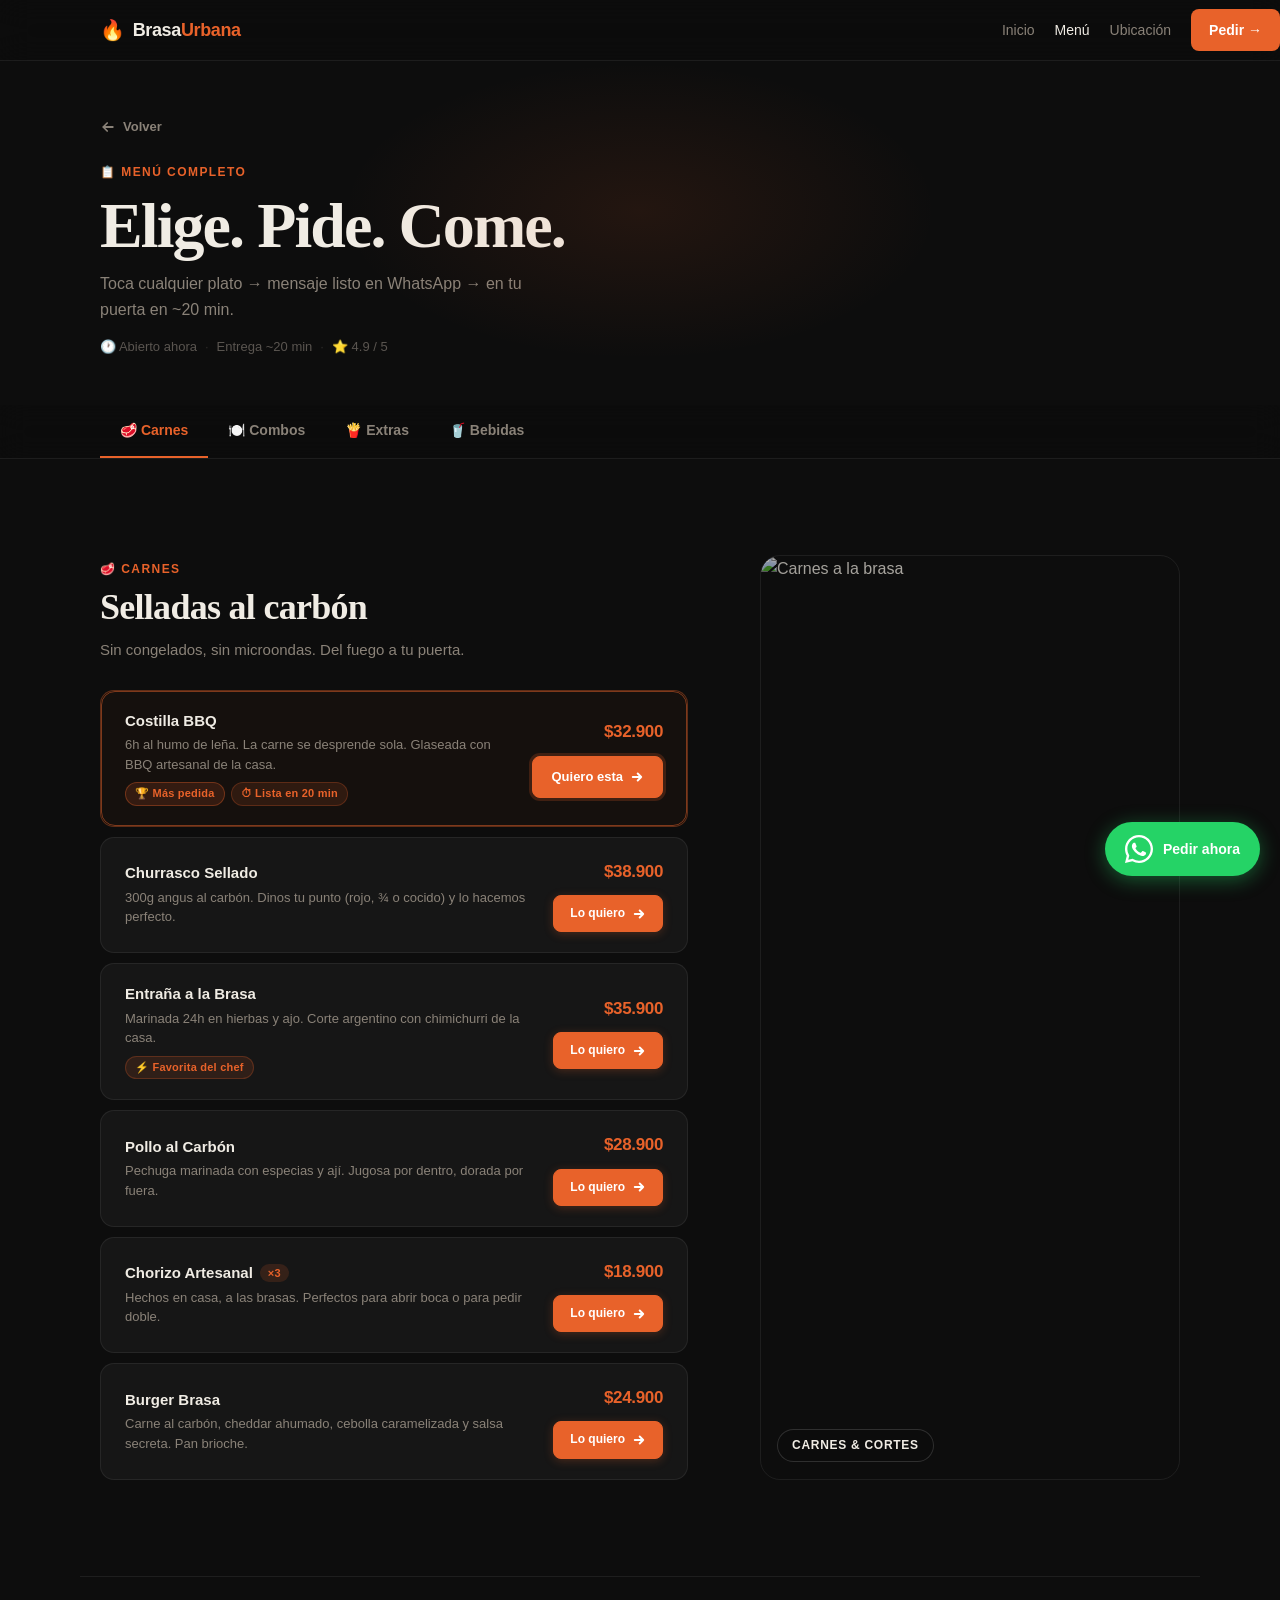
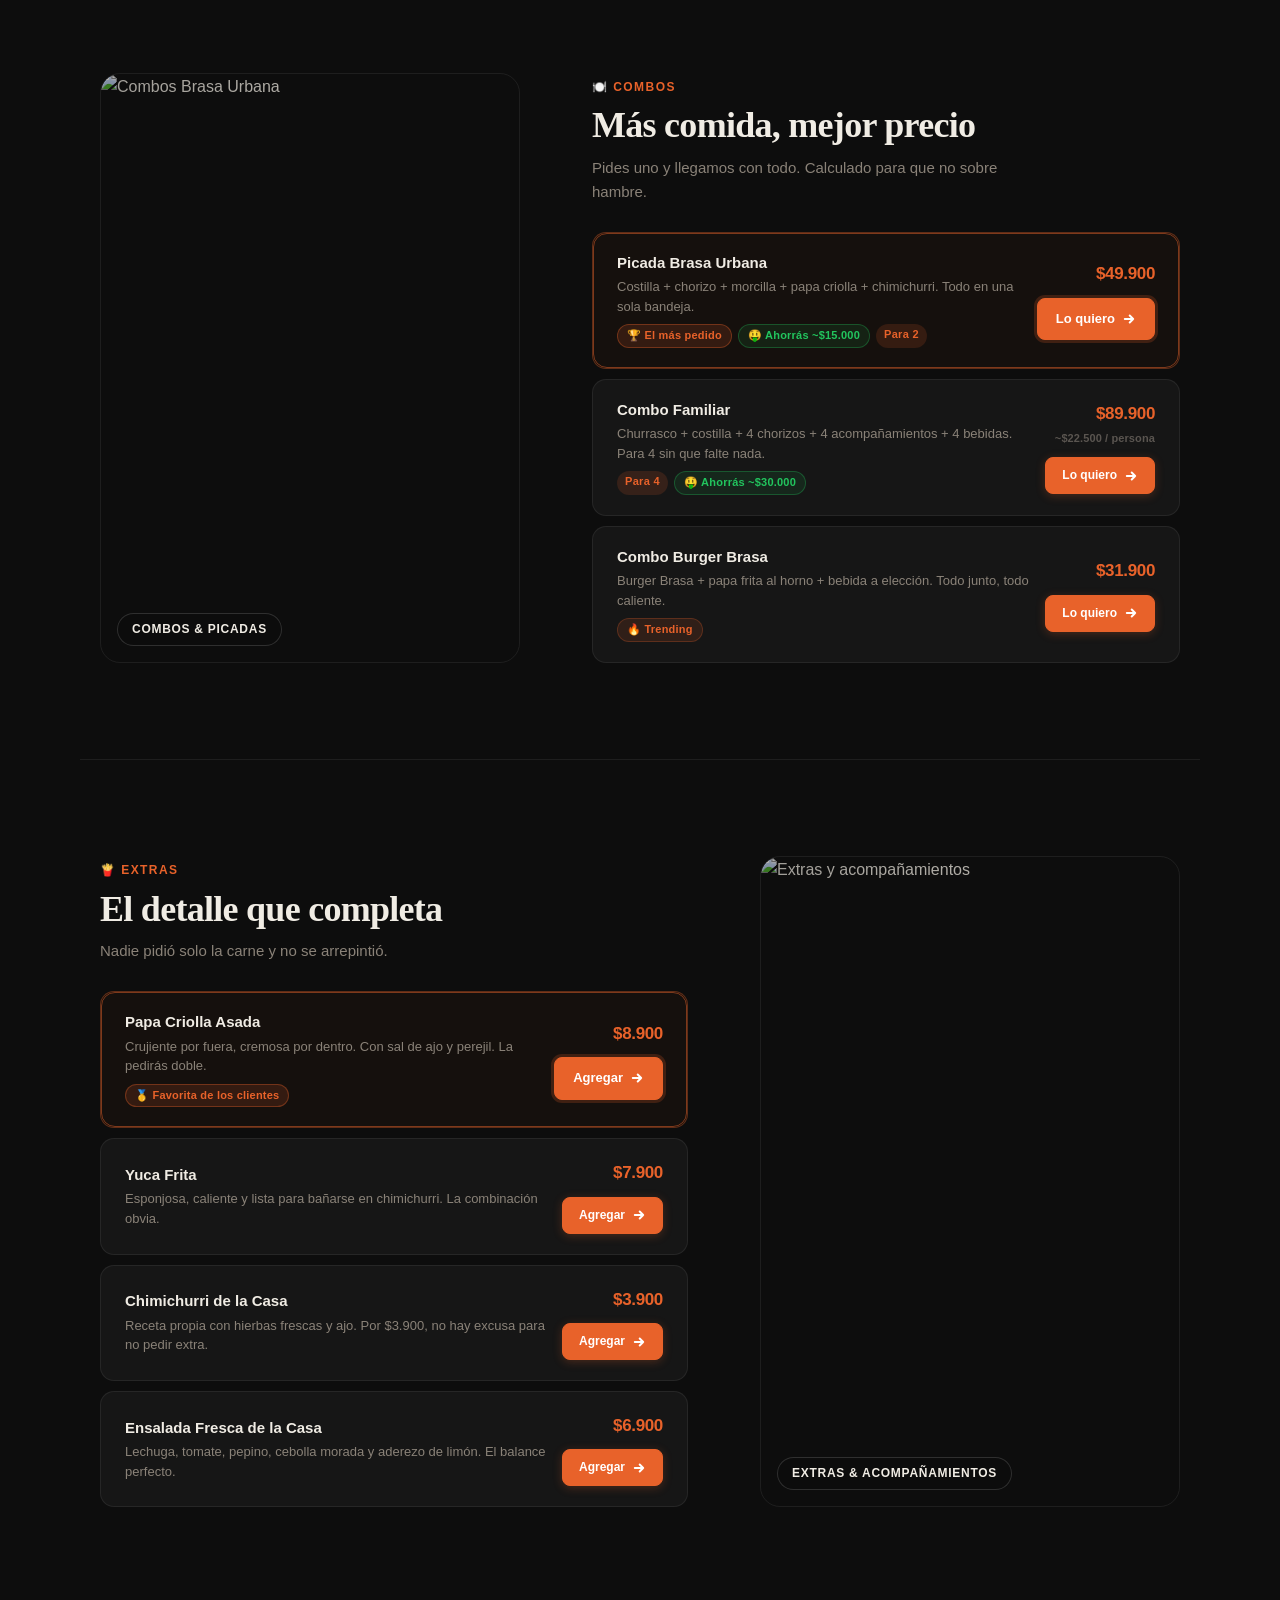
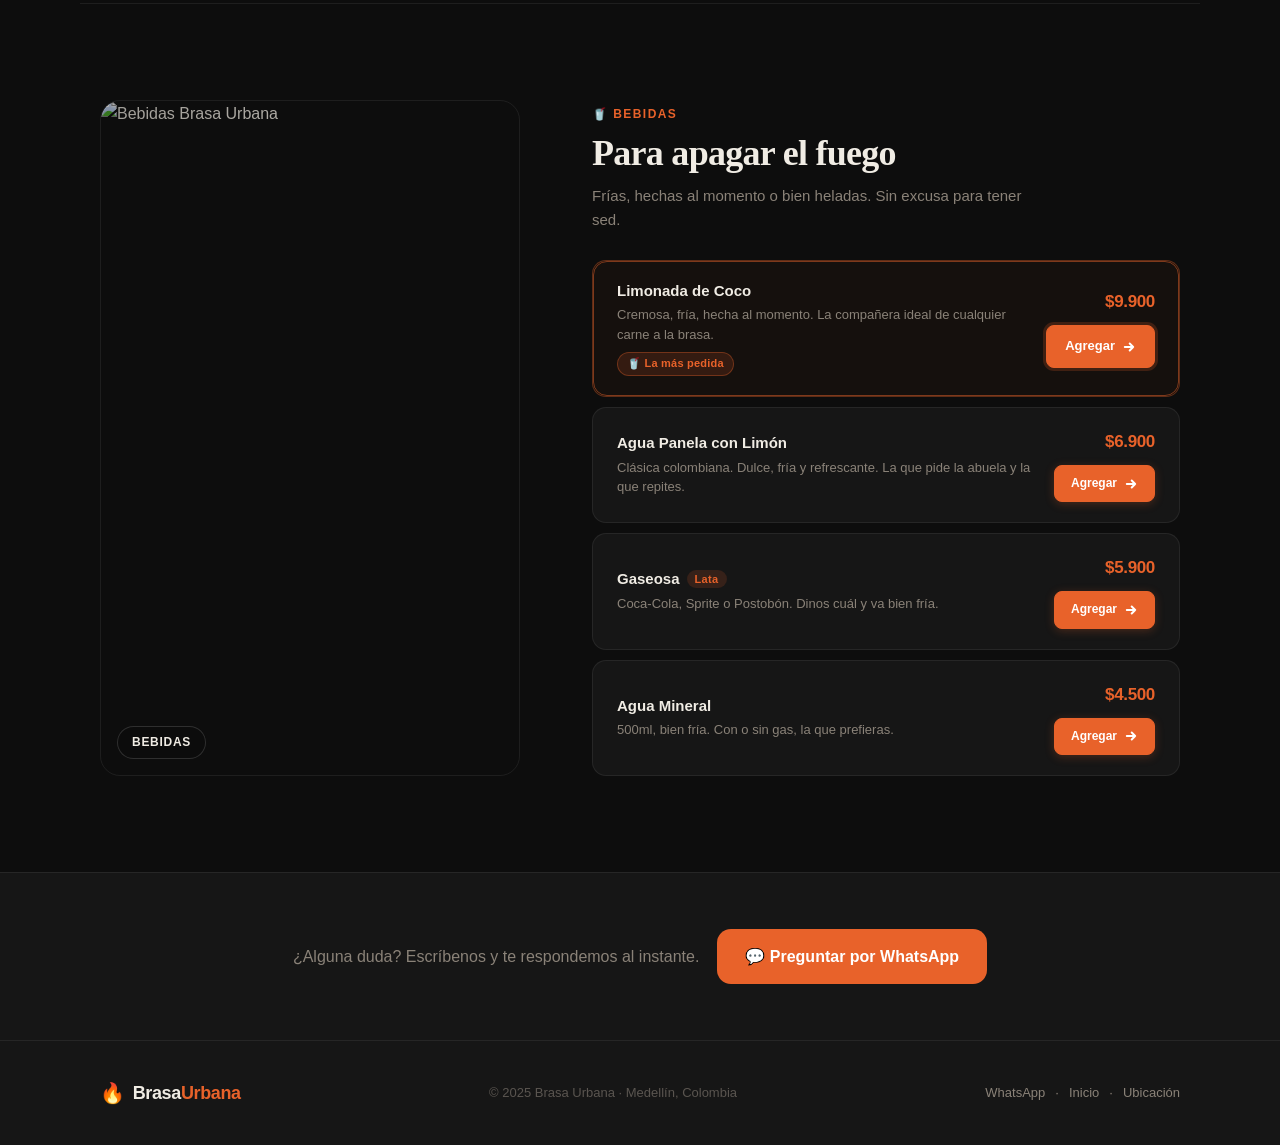
==== commit cfcabe1f: "Menu updated" ====
--- a/menu.html
+++ b/menu.html
@@ -6,12 +6,6 @@
   <meta name="description" content="Brasa Urbana — Menú completo. Carnes a la brasa, combos, extras y bebidas. Pide por WhatsApp." />
   <title>Menú — Brasa Urbana 🔥</title>
   <link rel="stylesheet" href="styles.css" />
-  <link rel="icon" type="image/png" href="favicon/favicon-96x96.png" sizes="96x96" />
-  <link rel="icon" type="image/svg+xml" href="favicon/favicon.svg" />
-  <link rel="shortcut icon" href="favicon/favicon.ico" />
-  <link rel="apple-touch-icon" sizes="180x180" href="favicon/apple-touch-icon.png" />
-  <meta name="apple-mobile-web-app-title" content="BrasaUrbana" />
-  <link rel="manifest" href="favicon/site.webmanifest" />
 </head>
 <body>
 
@@ -35,13 +29,13 @@
         <span class="logo-icon">🔥</span>
         <span class="logo-text">Brasa<strong>Urbana</strong></span>
       </a>
-      <nav class="header-nav">
-        <a href="index.html">Inicio</a>
-        <a href="menu.html" class="nav-active">Menú</a>
-        <a href="index.html#ubicacion">Ubicación</a>
-        <a href="https://wa.me/573174886630?text=Hola%2C%20quiero%20hacer%20un%20pedido" target="_blank" class="btn-nav">Pedir →</a>
-      </nav>
-    </div>
+    </div>
+    <nav class="header-nav">
+      <a href="index.html">Inicio</a>
+      <a href="menu.html" class="nav-active">Menú</a>
+      <a href="index.html#ubicacion">Ubicación</a>
+      <a href="https://wa.me/573174886630?text=Hola%2C%20quiero%20hacer%20un%20pedido" target="_blank" class="btn-nav">Pedir →</a>
+    </nav>
   </header>
 
   <!-- ───── MENU HERO ───── -->
--- a/styles.css
+++ b/styles.css
@@ -200,21 +200,60 @@
 .wa-float svg { flex-shrink:0; }
 
 /* ─── HEADER ─── */
+/*
+ * Estructura HTML (ambas páginas):
+ *   <header class="site-header">
+ *     <div class="container header-inner">  ← fila logo (siempre visible)
+ *       <a class="logo">…</a>
+ *     </div>
+ *     <nav class="header-nav">…</nav>        ← nav (posición varía por breakpoint)
+ *   </header>
+ *
+ * Desktop (>640px): header-inner con logo a la izq, header-nav flotando a la der
+ *                   en la misma línea visual (height: 60px total).
+ * Mobile  (≤640px): header-inner con solo logo (52px) + header-nav como
+ *                   segunda fila scrollable (44px). Total: 96px.
+ */
 .site-header {
   position: sticky;
   top: 0;
   z-index: 100;
-  background: rgba(13,13,13,0.88);
+  background: rgba(13,13,13,0.92);
   backdrop-filter: blur(16px);
   -webkit-backdrop-filter: blur(16px);
   border-bottom: 1px solid var(--border);
 }
+
+/* ── Logo row ── */
 .header-inner {
-  display: flex;
-  align-items: center;
-  justify-content: space-between;
+  position: relative;    /* ancla para el nav absoluto en desktop */
+  display: flex;
+  align-items: center;
   height: 60px;
 }
+
+/* ── Nav: desktop — misma línea que el logo, pegado a la derecha ── */
+.header-nav {
+  position: absolute;
+  right: 0;
+  top: 0;
+  height: 60px;
+  display: flex;
+  align-items: center;
+  gap: 20px;
+  padding-right: 0;
+}
+.header-nav a:not(.btn-nav) {
+  color: var(--text-muted);
+  font-size: 14px;
+  font-weight: 500;
+  white-space: nowrap;
+  transition: color var(--transition);
+}
+.header-nav a:not(.btn-nav):hover,
+.header-nav a.nav-active { color: var(--text); }
+
+/* ── Logo ── */
 .logo {
   display: flex;
   align-items: center;
@@ -224,16 +263,7 @@
   letter-spacing: -0.02em;
 }
 .logo strong { color: var(--accent); }
-.logo-icon   { font-size:20px; }
-.header-nav  { display:flex; align-items:center; gap:20px; }
-.header-nav a:not(.btn-nav) {
-  color: var(--text-muted);
-  font-size: 14px;
-  font-weight: 500;
-  transition: color var(--transition);
-}
-.header-nav a:not(.btn-nav):hover,
-.header-nav a.nav-active { color: var(--text); }
+.logo-icon   { font-size: 20px; }
 
 /* ─── HERO ─── */
 .hero {
@@ -1276,16 +1306,84 @@
 }
 
 @media (max-width: 640px) {
-  .header-nav a:not(.btn-nav) { display:none; }
-  .hero { min-height:88vh; }
-  .hero-ctas { flex-direction:column; align-items:stretch; }
-  .hero-ctas a { text-align:center; justify-content:center; }
-  .footer-inner { flex-direction:column; align-items:flex-start; }
-  .wa-float span { display:none; }
-  .wa-float { padding:14px; border-radius:50%; }
-  .cta-section { padding:80px 0; }
-  .menu-preview-grid .menu-item { flex-direction:column; align-items:flex-start; }
-  .menu-preview-grid .menu-item-right { flex-direction:row; width:100%; justify-content:space-between; align-items:center; }
+  /* ── Header mobile: 2 filas ──────────────────────────
+   * Fila 1 (.header-inner): solo logo — 52px
+   * Fila 2 (.header-nav):   scroll horizontal — 44px
+   * Total sticky: 96px
+   * ─────────────────────────────────────────────────── */
+  .site-header {
+    display: flex;
+    flex-direction: column;
+  }
+
+  .header-inner {
+    height: 52px;
+    padding: 0 16px;
+    flex-shrink: 0;
+  }
+
+  .logo      { font-size: 16px; }
+  .logo-icon { font-size: 18px; }
+
+  /* Cancela posición absoluta del desktop, convierte en fila 2 */
+  .header-nav {
+    position: static;
+    height: 44px;
+    width: 100%;
+    gap: 0;
+    padding: 0 8px;
+    overflow-x: auto;
+    overflow-y: hidden;
+    scrollbar-width: none;
+    -webkit-overflow-scrolling: touch;
+    border-top: 1px solid var(--border);
+    flex-shrink: 0;
+  }
+  .header-nav::-webkit-scrollbar { display: none; }
+
+  /* Todos los links visibles, tap target 44px */
+  .header-nav a:not(.btn-nav) {
+    display: flex;
+    align-items: center;
+    flex-shrink: 0;
+    height: 44px;
+    padding: 0 14px;
+    font-size: 13px;
+    font-weight: 600;
+    color: var(--text-muted);
+    white-space: nowrap;
+    border-bottom: 2px solid transparent;
+    transition: color var(--transition), border-color var(--transition);
+  }
+  .header-nav a:not(.btn-nav):hover,
+  .header-nav a:not(.btn-nav).nav-active {
+    color: var(--text);
+    border-bottom-color: var(--accent);
+  }
+
+  /* "Pedir" empujado al extremo derecho */
+  .header-nav .btn-nav {
+    flex-shrink: 0;
+    margin-left: auto;
+    align-self: center;
+    height: 30px;
+    padding: 0 14px;
+    font-size: 12px;
+  }
+
+  /* El menu-tabs-wrap debe quedar debajo de 96px de header */
+  .menu-tabs-wrap { top: 96px; }
+
+  /* ── Resto de reglas mobile ── */
+  .hero          { min-height: 88vh; }
+  .hero-ctas     { flex-direction: column; align-items: stretch; }
+  .hero-ctas a   { text-align: center; justify-content: center; }
+  .footer-inner  { flex-direction: column; align-items: flex-start; }
+  .wa-float span { display: none; }
+  .wa-float      { padding: 14px; border-radius: 50%; }
+  .cta-section   { padding: 80px 0; }
+  .menu-preview-grid .menu-item       { flex-direction: column; align-items: flex-start; }
+  .menu-preview-grid .menu-item-right { flex-direction: row; width: 100%; justify-content: space-between; align-items: center; }
 }
 
 @media (min-width: 768px) {
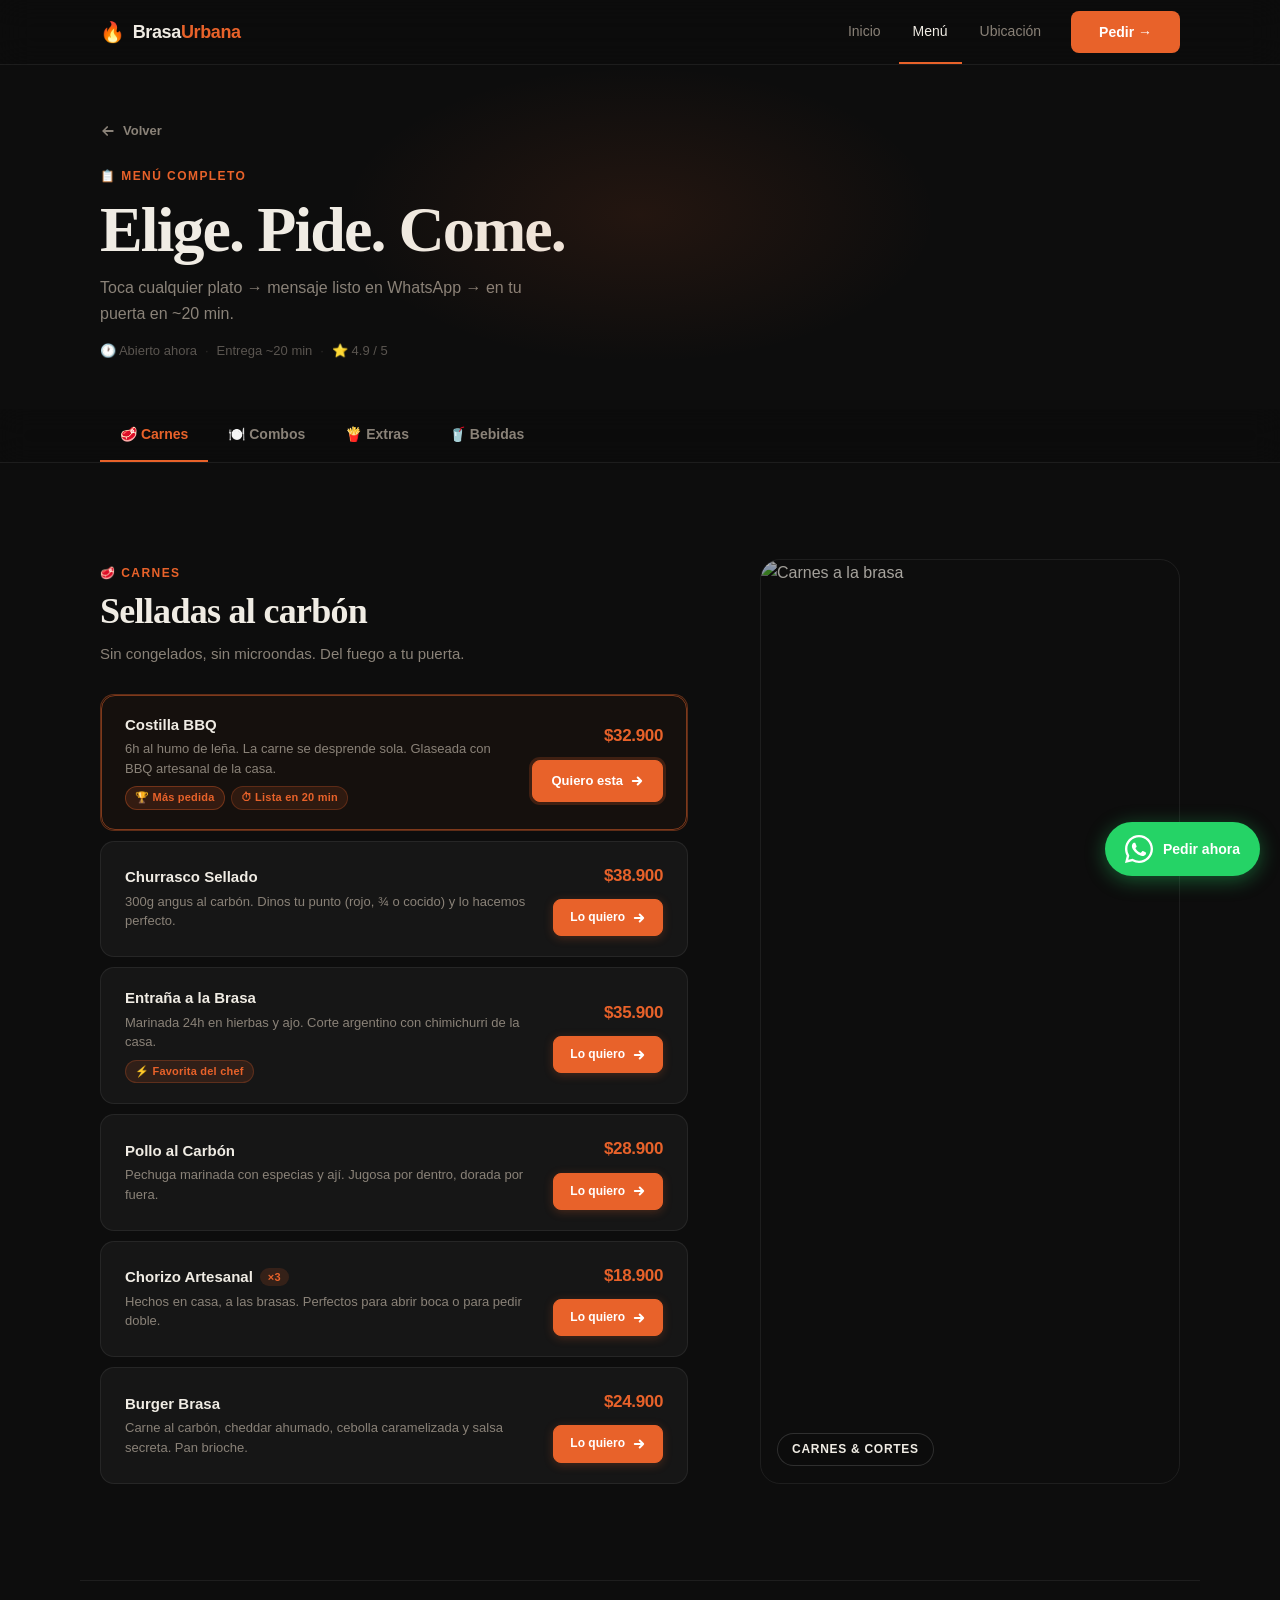
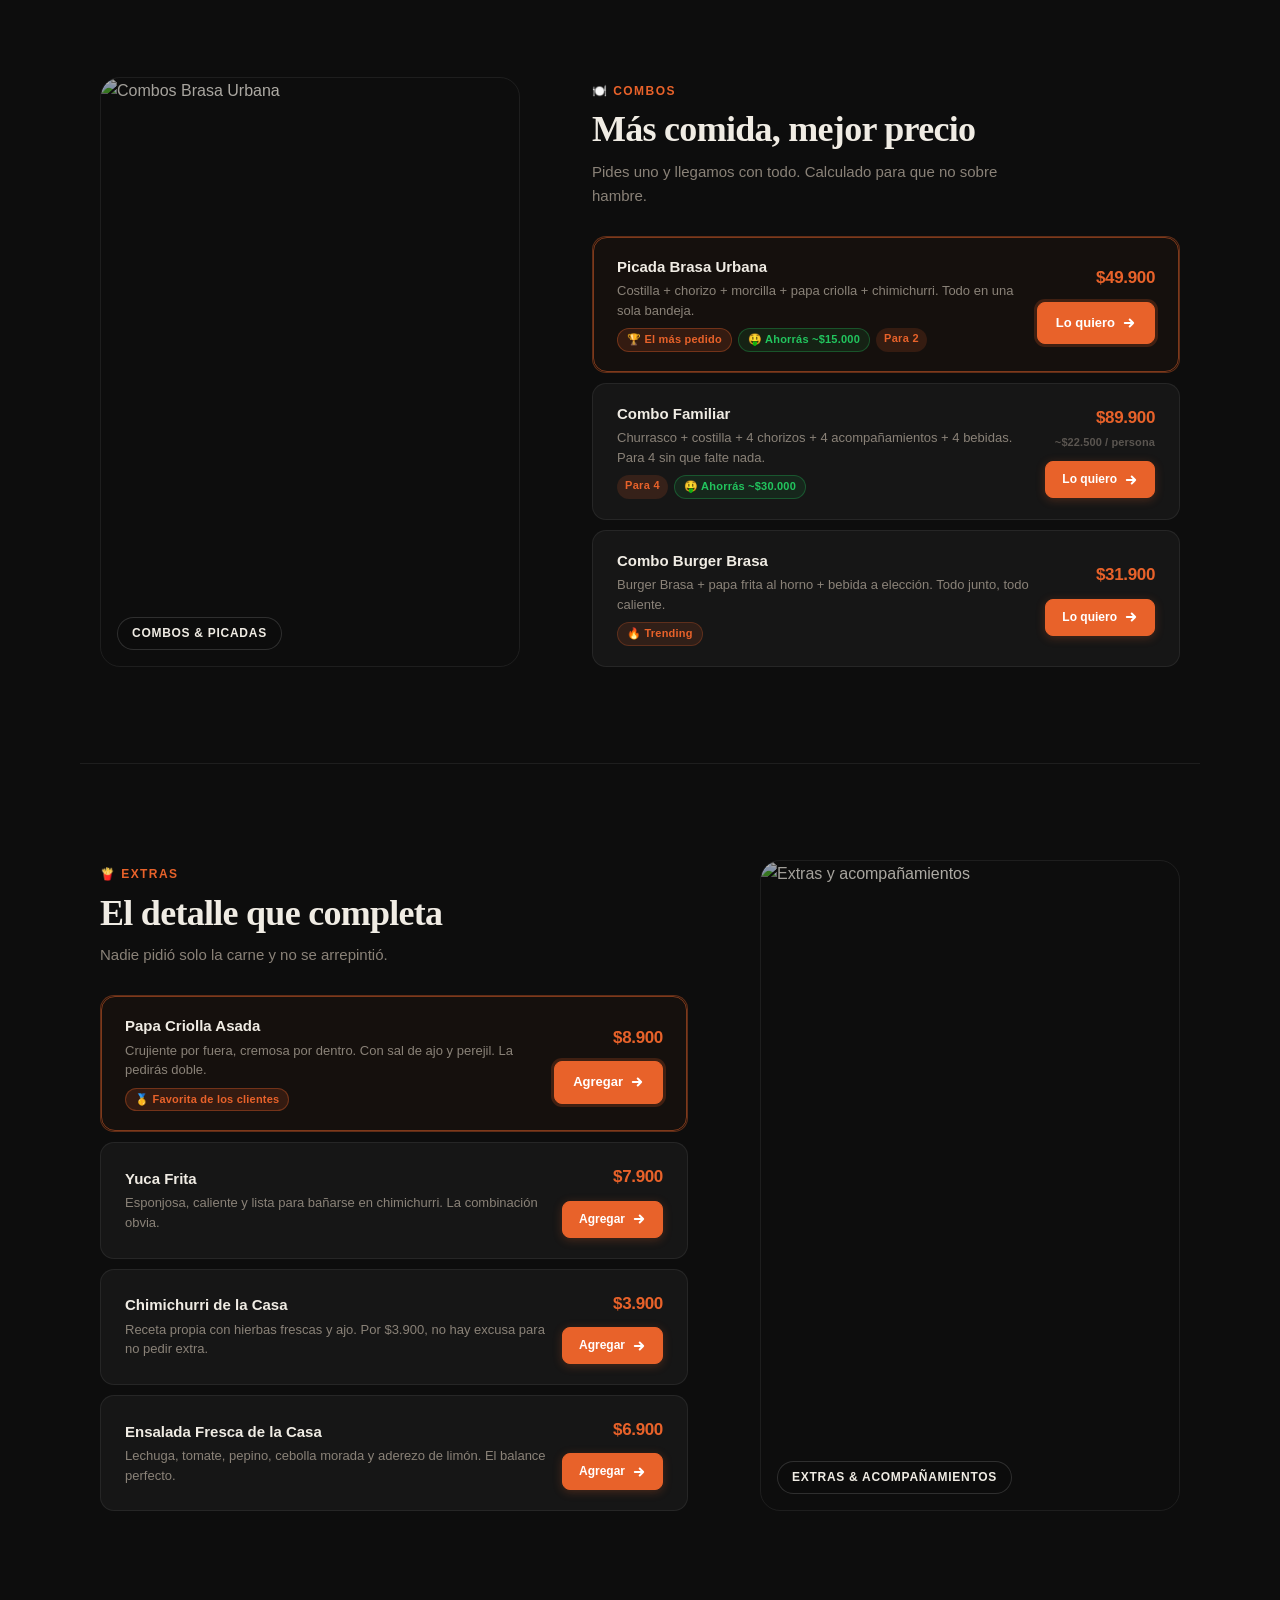
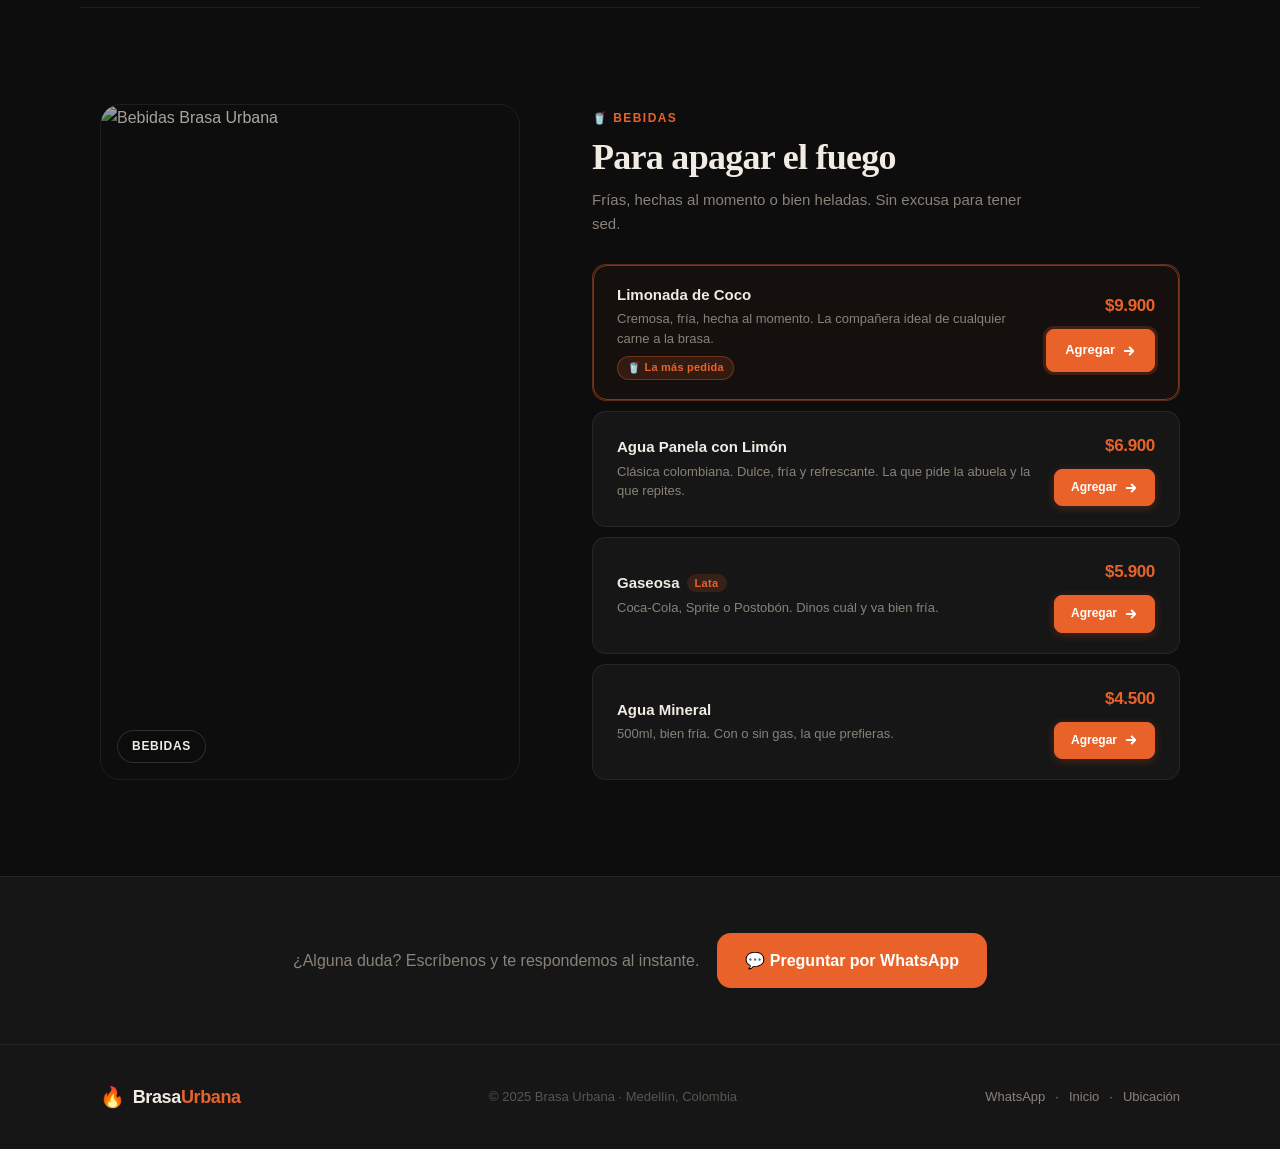
==== commit dc6c4ecf: "Add files via upload" ====
--- a/menu.html
+++ b/menu.html
@@ -4,8 +4,56 @@
   <meta charset="UTF-8" />
   <meta name="viewport" content="width=device-width, initial-scale=1.0" />
   <meta name="description" content="Brasa Urbana — Menú completo. Carnes a la brasa, combos, extras y bebidas. Pide por WhatsApp." />
-  <title>Menú — Brasa Urbana 🔥</title>
+  <title>Brasa Urbana | Carne a la Brasa en Medellín | Pedidos por WhatsApp</title>
+
+  <meta name="description" content="🔥 Brasa Urbana en Medellín. Carne a la brasa, combos y picadas listas en 20 minutos. Pide fácil por WhatsApp.">
+  <meta name="keywords" content="carne a la brasa Medellín, picadas Medellín, churrasco Medellín, comida a domicilio Medellín, Brasa Urbana">
+  <meta name="author" content="Brasa Urbana">
+
+  <meta property="og:title" content="🔥 Brasa Urbana | Carne a la brasa en Medellín">
+  <meta property="og:description" content="Pide por WhatsApp y recibe tu pedido caliente en ~20 min. Picadas, churrasco y más.">
+  <meta property="og:image" content="https://juan101334.github.io/brasa-urbana-demo/favicon/favicon-96x96.png">
+  <meta property="og:url" content="https://juan101334.github.io/brasa-urbana-demo/index.html">
+  <meta property="og:type" content="website">
+
+  <meta name="twitter:card" content="summary_large_image">
+  <meta name="twitter:title" content="🔥 Brasa Urbana Medellín">
+  <meta name="twitter:description" content="Carne a la brasa lista en 20 min. Pide por WhatsApp.">
+  <meta name="twitter:image" content="https://juan101334.github.io/brasa-urbana-demo/favicon/favicon-96x96.png">
+
+  <meta name="theme-color" content="#0f0f0f">
+  <link rel="canonical" href="https://juan101334.github.io/brasa-urbana-demo/index.html">
+
+  <meta name="geo.region" content="CO-ANT">
+  <meta name="geo.placename" content="Medellín">
+  <meta name="geo.position" content="6.2086;-75.5706">
+  <meta name="ICBM" content="6.2086, -75.5706">
+
   <link rel="stylesheet" href="styles.css" />
+  <link rel="icon" type="image/png" href="favicon/favicon-96x96.png" sizes="96x96" />
+  <link rel="icon" type="image/svg+xml" href="favicon/favicon.svg" />
+  <link rel="shortcut icon" href="favicon/favicon.ico" />
+  <link rel="apple-touch-icon" sizes="180x180" href="favicon/apple-touch-icon.png" />
+  <link rel="manifest" href="favicon/site.webmanifest" />
+
+  <script type="application/ld+json">
+  {
+    "@context": "https://schema.org",
+    "@type": "Restaurant",
+    "name": "Brasa Urbana",
+    "image": "https://juan101334.github.io/brasa-urbana-demo/favicon/favicon-96x96.png",
+    "address": {
+      "@type": "PostalAddress",
+      "streetAddress": "Carrera 37 #8A-22",
+      "addressLocality": "Medellín",
+      "addressRegion": "Antioquia",
+      "addressCountry": "CO"
+    },
+    "telephone": "+573174886630",
+    "servesCuisine": "Parrilla",
+    "priceRange": "$$"
+  }
+  </script>
 </head>
 <body>
 
@@ -29,13 +77,13 @@
         <span class="logo-icon">🔥</span>
         <span class="logo-text">Brasa<strong>Urbana</strong></span>
       </a>
-    </div>
-    <nav class="header-nav">
-      <a href="index.html">Inicio</a>
-      <a href="menu.html" class="nav-active">Menú</a>
-      <a href="index.html#ubicacion">Ubicación</a>
-      <a href="https://wa.me/573174886630?text=Hola%2C%20quiero%20hacer%20un%20pedido" target="_blank" class="btn-nav">Pedir →</a>
-    </nav>
+      <nav class="header-nav">
+        <a href="index.html">Inicio</a>
+        <a href="menu.html" class="nav-active">Menú</a>
+        <a href="index.html#ubicacion">Ubicación</a>
+        <a href="https://wa.me/573174886630?text=Hola%2C%20quiero%20hacer%20un%20pedido" target="_blank" class="btn-nav">Pedir →</a>
+      </nav>
+    </div>
   </header>
 
   <!-- ───── MENU HERO ───── -->
--- a/styles.css
+++ b/styles.css
@@ -201,69 +201,94 @@
 
 /* ─── HEADER ─── */
 /*
- * Estructura HTML (ambas páginas):
- *   <header class="site-header">
- *     <div class="container header-inner">  ← fila logo (siempre visible)
- *       <a class="logo">…</a>
- *     </div>
- *     <nav class="header-nav">…</nav>        ← nav (posición varía por breakpoint)
- *   </header>
+ * Estructura (ambas páginas):
+ *   <header class="site-header">          ← sticky, 100% ancho, solo bg + borde
+ *     <div class="container header-inner"> ← max-width centrado, flex row
+ *       <a class="logo">                   ← izquierda
+ *       <nav class="header-nav">           ← derecha, dentro del container
  *
- * Desktop (>640px): header-inner con logo a la izq, header-nav flotando a la der
- *                   en la misma línea visual (height: 60px total).
- * Mobile  (≤640px): header-inner con solo logo (52px) + header-nav como
- *                   segunda fila scrollable (44px). Total: 96px.
+ * Desktop: logo izq · nav der, todo dentro de .container (max-width: 1120px)
+ * Mobile:  header-inner solo logo · header-nav segunda fila scrollable
  */
+
+/* ── Wrapper sticky: solo maneja bg, borde y z-index ── */
 .site-header {
   position: sticky;
   top: 0;
   z-index: 100;
+  width: 100%;
   background: rgba(13,13,13,0.92);
   backdrop-filter: blur(16px);
   -webkit-backdrop-filter: blur(16px);
   border-bottom: 1px solid var(--border);
 }
 
-/* ── Logo row ── */
+/* ── Fila principal del header: logo ↔ nav ── */
 .header-inner {
-  position: relative;    /* ancla para el nav absoluto en desktop */
-  display: flex;
-  align-items: center;
-  height: 60px;
-}
-
-/* ── Nav: desktop — misma línea que el logo, pegado a la derecha ── */
+  display: flex;
+  align-items: center;
+  justify-content: space-between;
+  height: 64px;
+  /* Hereda max-width:1120px y padding:0 20px de .container */
+}
+
+/* ── Logo ── */
+.logo {
+  display: flex;
+  align-items: center;
+  gap: 8px;
+  font-size: 18px;
+  font-weight: 600;
+  letter-spacing: -0.02em;
+  flex-shrink: 0;
+}
+.logo strong { color: var(--accent); }
+.logo-icon   { font-size: 20px; }
+
+/* ── Nav: links + CTA agrupados, bien espaciados ── */
 .header-nav {
-  position: absolute;
-  right: 0;
-  top: 0;
-  height: 60px;
-  display: flex;
-  align-items: center;
-  gap: 20px;
-  padding-right: 0;
-}
+  display: flex;
+  align-items: center;
+  gap: 4px;   /* gap base — el padding de cada link da la separación visual */
+}
+
 .header-nav a:not(.btn-nav) {
   color: var(--text-muted);
   font-size: 14px;
   font-weight: 500;
+  padding: 0 14px;        /* separación cómoda entre links */
+  height: 64px;
+  display: flex;
+  align-items: center;
   white-space: nowrap;
-  transition: color var(--transition);
-}
-.header-nav a:not(.btn-nav):hover,
-.header-nav a.nav-active { color: var(--text); }
-
-/* ── Logo ── */
-.logo {
-  display: flex;
-  align-items: center;
-  gap: 8px;
-  font-size: 18px;
-  font-weight: 600;
-  letter-spacing: -0.02em;
-}
-.logo strong { color: var(--accent); }
-.logo-icon   { font-size: 20px; }
+  border-bottom: 2px solid transparent;
+  transition: color var(--transition), border-color var(--transition);
+}
+.header-nav a:not(.btn-nav):hover { color: var(--text); }
+.header-nav a.nav-active {
+  color: var(--text);
+  border-bottom-color: var(--accent);
+}
+
+/* ── Botón "Pedir" — destacado, sólido, grande ── */
+.btn-nav {
+  display: inline-flex;
+  align-items: center;
+  background: var(--accent);
+  color: #fff;
+  font-weight: 700;
+  font-size: 14px;
+  padding: 10px 28px;          /* más ancho para más peso visual */
+  border-radius: var(--radius-sm);
+  margin-left: 12px;           /* separación clara del grupo de links */
+  white-space: nowrap;
+  transition: background var(--transition), transform var(--transition), box-shadow var(--transition);
+}
+.btn-nav:hover {
+  background: var(--accent-h);
+  transform: translateY(-1px);
+  box-shadow: 0 4px 16px var(--accent-glow);
+}
 
 /* ─── HERO ─── */
 .hero {
@@ -873,7 +898,7 @@
 /* ── Tabs de ancla (navegación por sección) ── */
 .menu-tabs-wrap {
   position: sticky;
-  top: 60px;          /* debajo del site-header */
+  top: 64px;          /* debajo del site-header (64px desktop) */
   z-index: 90;
   background: rgba(13,13,13,0.92);
   backdrop-filter: blur(14px);
@@ -1306,72 +1331,72 @@
 }
 
 @media (max-width: 640px) {
-  /* ── Header mobile: 2 filas ──────────────────────────
-   * Fila 1 (.header-inner): solo logo — 52px
-   * Fila 2 (.header-nav):   scroll horizontal — 44px
-   * Total sticky: 96px
+  /* ── Header mobile: 2 filas dentro del container ─────
+   * .header-inner pasa a flex-column
+   * Fila 1: logo (52px)
+   * Fila 2: .header-nav scrollable (44px)
+   * Total header: 96px sticky
    * ─────────────────────────────────────────────────── */
-  .site-header {
-    display: flex;
+
+  .header-inner {
     flex-direction: column;
-  }
-
-  .header-inner {
+    align-items: stretch;
+    height: auto;
+    padding: 0;            /* el padding lo manejan las filas hijas */
+  }
+
+  /* Fila 1: logo — 52px */
+  .logo {
     height: 52px;
     padding: 0 16px;
-    flex-shrink: 0;
-  }
-
-  .logo      { font-size: 16px; }
+    font-size: 16px;
+    align-items: center;
+  }
   .logo-icon { font-size: 18px; }
 
-  /* Cancela posición absoluta del desktop, convierte en fila 2 */
+  /* Fila 2: nav scrollable — 44px */
   .header-nav {
-    position: static;
     height: 44px;
-    width: 100%;
     gap: 0;
-    padding: 0 8px;
     overflow-x: auto;
     overflow-y: hidden;
     scrollbar-width: none;
     -webkit-overflow-scrolling: touch;
     border-top: 1px solid var(--border);
-    flex-shrink: 0;
+    padding: 0 8px;
+    /* Cancela margin-left:auto del desktop */
+    margin-left: 0;
   }
   .header-nav::-webkit-scrollbar { display: none; }
 
-  /* Todos los links visibles, tap target 44px */
+  /* Links: tap target 44px, todos visibles */
   .header-nav a:not(.btn-nav) {
-    display: flex;
-    align-items: center;
-    flex-shrink: 0;
     height: 44px;
     padding: 0 14px;
     font-size: 13px;
     font-weight: 600;
-    color: var(--text-muted);
-    white-space: nowrap;
+    flex-shrink: 0;
     border-bottom: 2px solid transparent;
-    transition: color var(--transition), border-color var(--transition);
-  }
-  .header-nav a:not(.btn-nav):hover,
-  .header-nav a:not(.btn-nav).nav-active {
-    color: var(--text);
-    border-bottom-color: var(--accent);
-  }
-
-  /* "Pedir" empujado al extremo derecho */
+  }
+
+  /* "Pedir" al extremo derecho, compacto */
   .header-nav .btn-nav {
+    margin-left: auto;
     flex-shrink: 0;
-    margin-left: auto;
     align-self: center;
     height: 30px;
-    padding: 0 14px;
+    padding: 0 16px;
     font-size: 12px;
-  }
-
-  /* El menu-tabs-wrap debe quedar debajo de 96px de header */
+    margin-right: 8px;
+    transform: none;
+    box-shadow: none;
+  }
+  .header-nav .btn-nav:hover {
+    transform: none;
+    box-shadow: none;
+  }
+
+  /* El menu-tabs-wrap va debajo de 96px de header */
   .menu-tabs-wrap { top: 96px; }
 
   /* ── Resto de reglas mobile ── */
